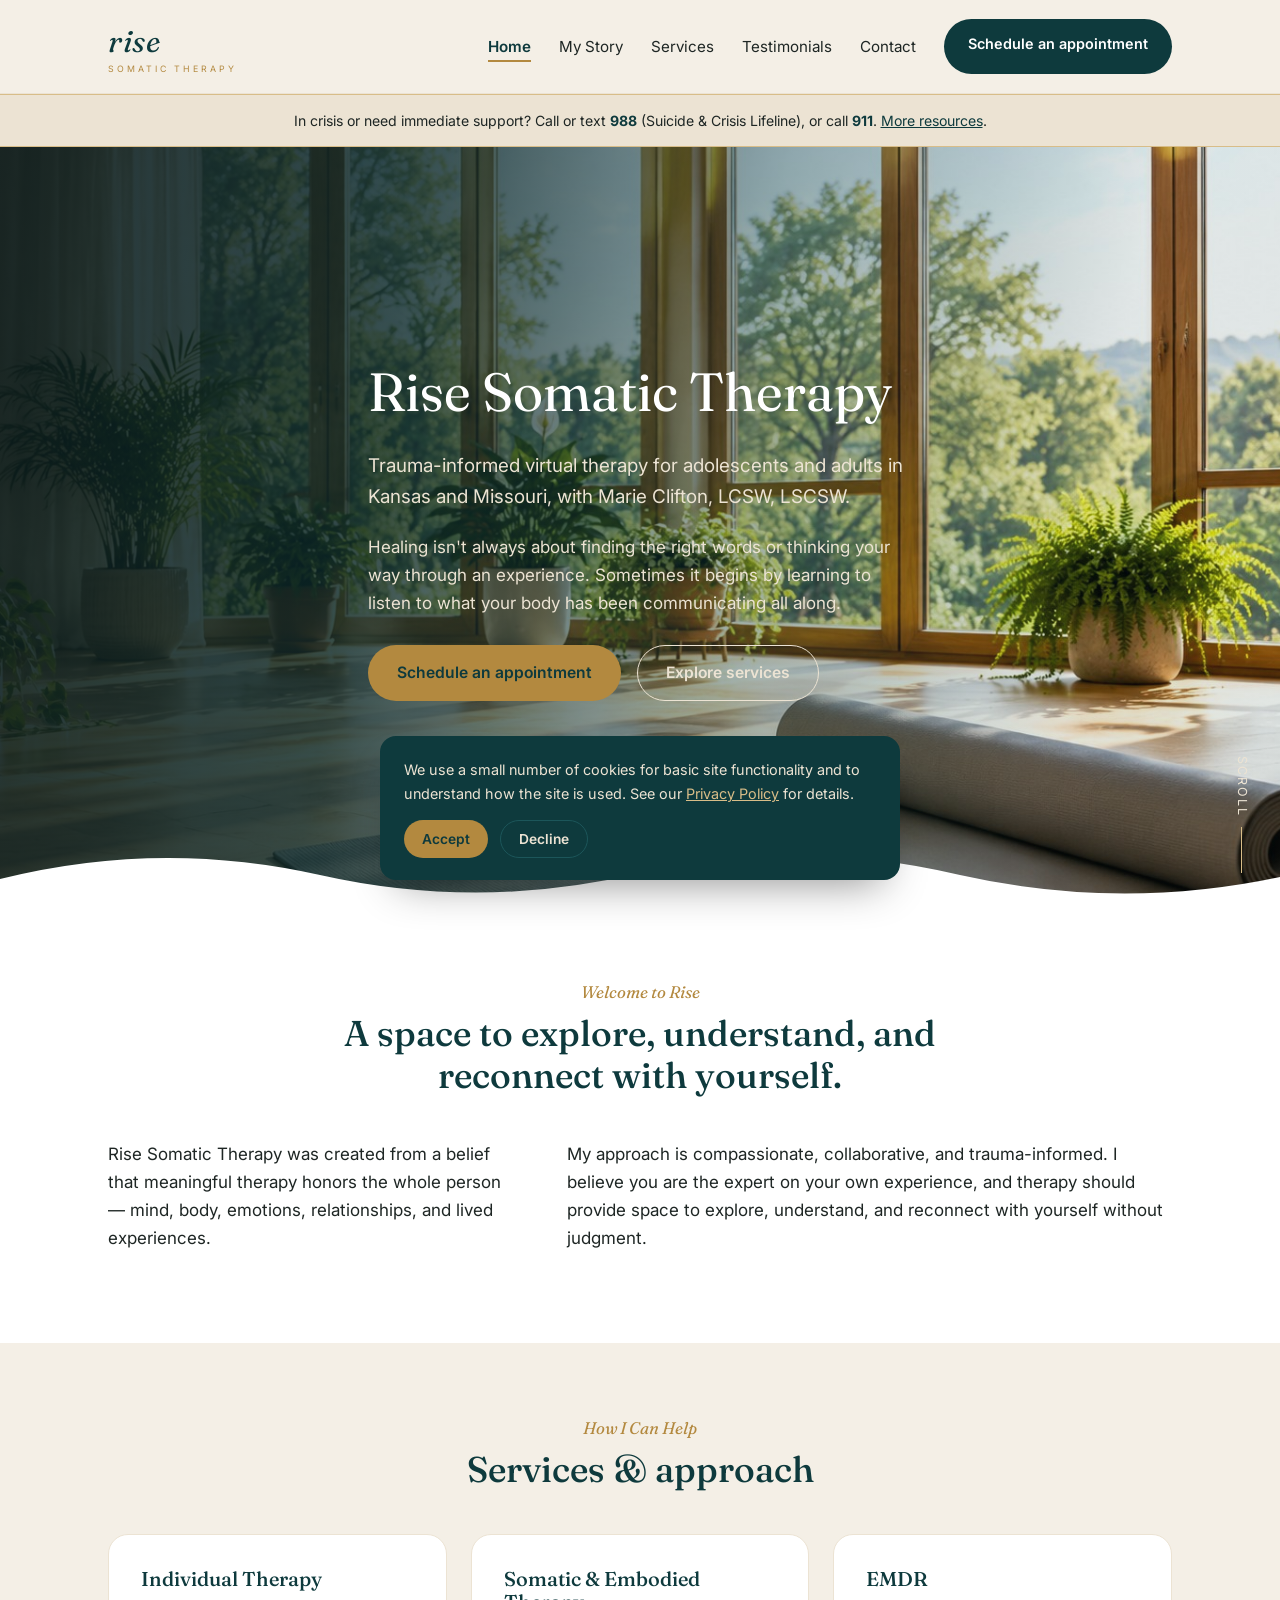
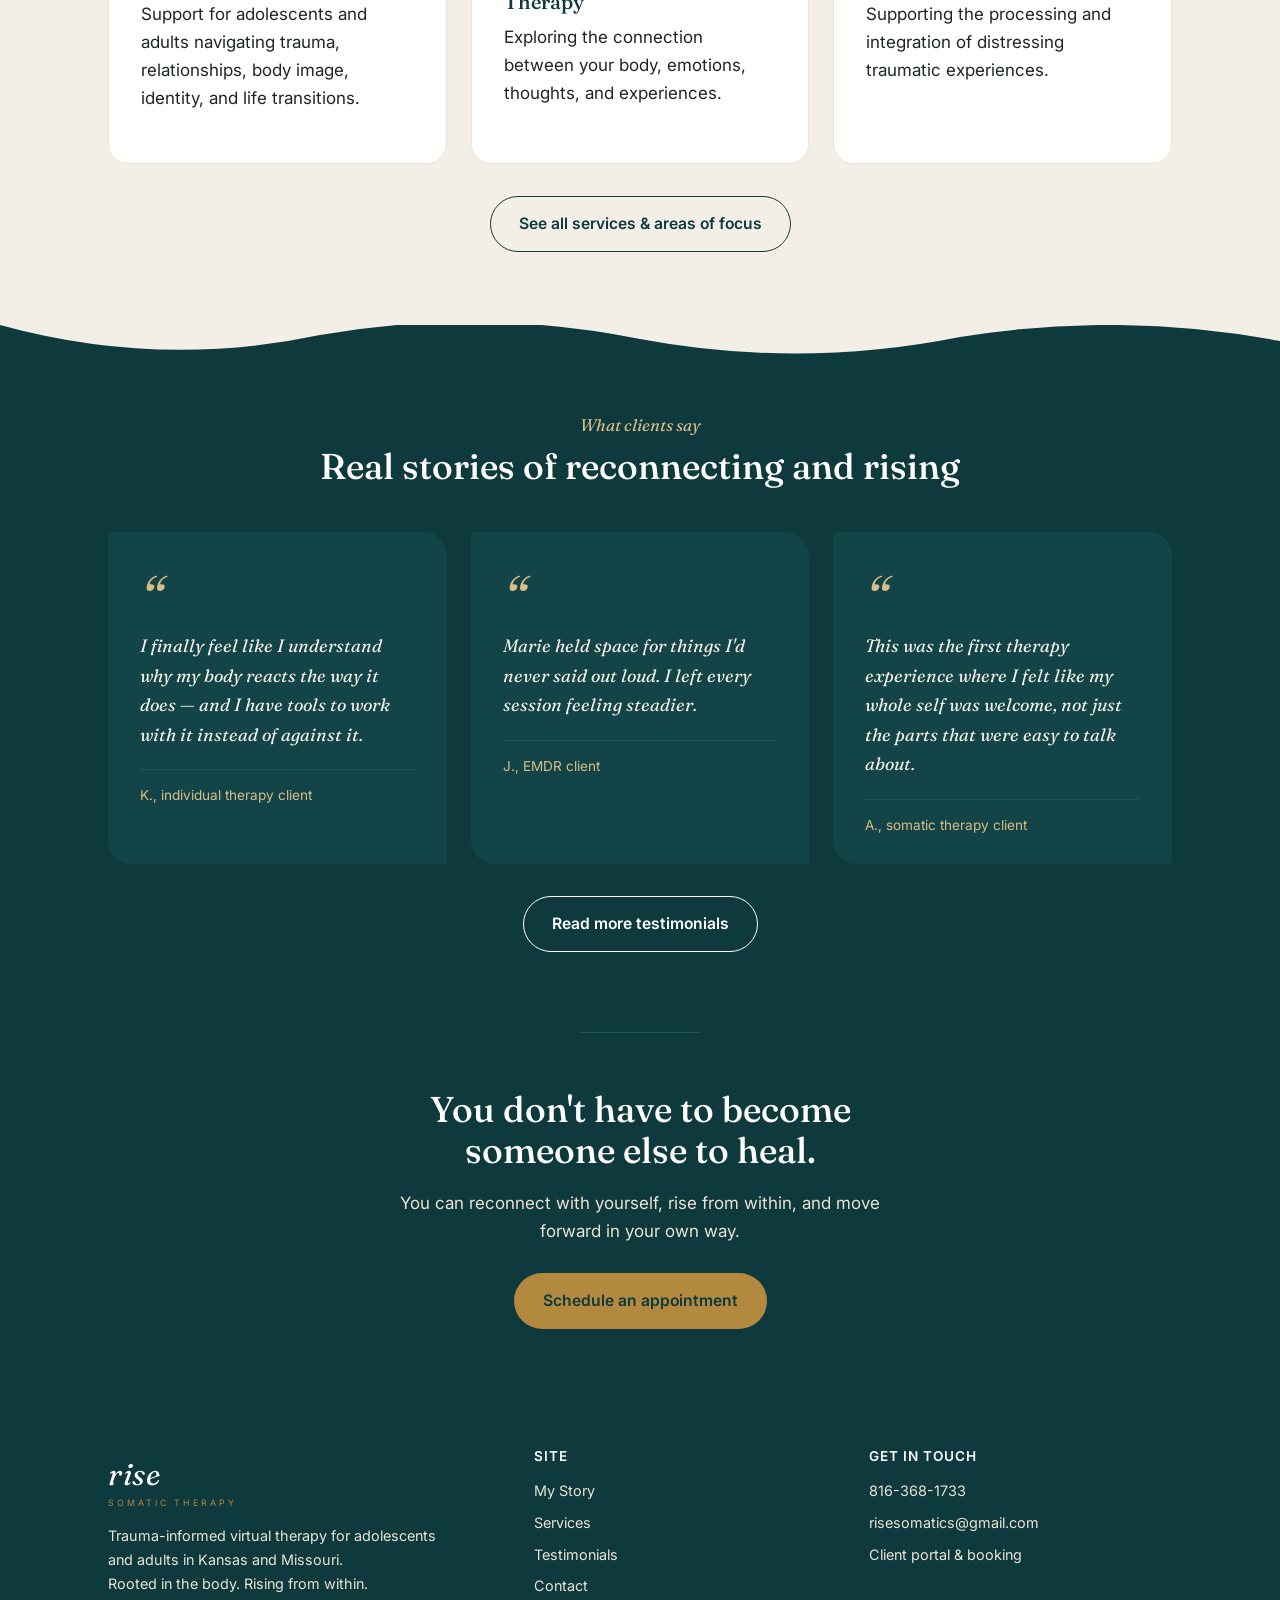
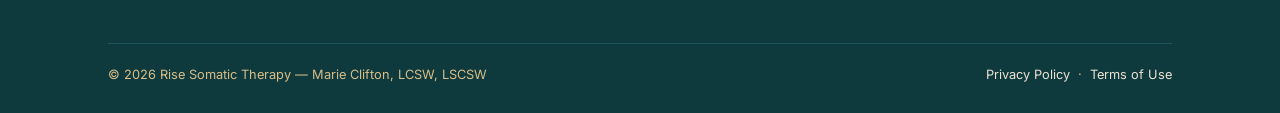
==== index.html @ 754e0b23 "Update index.html" ====
<!DOCTYPE html>
<html lang="en">
<head>
<meta charset="UTF-8">
<meta name="viewport" content="width=device-width, initial-scale=1.0">
<title>Rise Somatic Therapy | Trauma-Informed Virtual Therapy in Kansas &amp; Missouri</title>
<meta name="description" content="Rise Somatic Therapy offers compassionate, trauma-informed virtual therapy with Marie Clifton, LCSW, LSCSW, for adolescents and adults in Kansas and Missouri. Individual therapy, somatic therapy, and EMDR.">
<link rel="canonical" href="https://risesomatictherapy.com/">
<meta property="og:title" content="Rise Somatic Therapy | Rooted in the Body. Rising From Within.">
<meta property="og:description" content="Compassionate, trauma-informed virtual therapy for adolescents and adults in Kansas and Missouri.">
<meta property="og:type" content="website">
<meta property="og:url" content="https://risesomatictherapy.com/">
<meta name="robots" content="index, follow">
<link rel="icon" href="assets/favicon.svg" type="image/svg+xml">
<link rel="stylesheet" href="assets/style.css">
<script type="application/ld+json">
{
  "@context": "https://schema.org",
  "@type": "MedicalBusiness",
  "name": "Rise Somatic Therapy",
  "url": "https://risesomatictherapy.com/",
  "telephone": "+1-816-368-1733",
  "email": "risesomatics@gmail.com",
  "description": "Trauma-informed virtual therapy for adolescents and adults in Kansas and Missouri, offered by Marie Clifton, LCSW, LSCSW.",
  "areaServed": ["Kansas", "Missouri"],
  "medicalSpecialty": "Psychiatric",
  "founder": {
    "@type": "Person",
    "name": "Marie Clifton",
    "jobTitle": "LCSW, LSCSW"
  }
}
</script>
</head>
<body>

<header class="site-header">
  <div class="nav-row">
    <a href="index.html" class="logo">rise<small>SOMATIC THERAPY</small></a>
    <button class="nav-toggle" aria-label="Toggle menu" aria-expanded="false"><span></span></button>
    <ul class="nav-links">
      <li><a href="index.html" aria-current="page">Home</a></li>
      <li><a href="about.html">My Story</a></li>
      <li><a href="services.html">Services</a></li>
      <li><a href="testimonials.html">Testimonials</a></li>
      <li><a href="contact.html">Contact</a></li>
      <li><a class="nav-cta" href="https://marie-clifton.clientsecure.me" target="_blank" rel="noopener">Schedule an appointment</a></li>
    </ul>
  </div>
</header>

<div class="crisis-strip">
  <div class="container">
    In crisis or need immediate support? Call or text <strong>988</strong> (Suicide &amp; Crisis Lifeline), or call <strong>911</strong>. <a href="contact.html#crisis">More resources</a>.
  </div>
</div>

<section class="hero-photo">
  <div class="hero-photo-bg" role="img" aria-label="A sunlit therapy studio with plants, tall windows, and a rolled yoga mat on a wood floor"></div>
  <div class="hero-photo-overlay"></div>
  <div class="container hero-photo-content">
    <h1>Rise Somatic Therapy</h1>
    <p class="lead">Trauma-informed virtual therapy for adolescents and adults in Kansas and Missouri, with Marie Clifton, LCSW, LSCSW.</p>
    <p>Healing isn't always about finding the right words or thinking your way through an experience. Sometimes it begins by learning to listen to what your body has been communicating all along.</p>
    <div class="btn-row">
      <a class="btn btn-primary" style="background:var(--gold-500); color:var(--teal-900);" href="https://marie-clifton.clientsecure.me" target="_blank" rel="noopener">Schedule an appointment</a>
      <a class="btn btn-ghost" style="border-color:var(--cream-100); color:var(--cream-100);" href="services.html">Explore services</a>
    </div>
  </div>
  <div class="hero-scroll-cue" aria-hidden="true">SCROLL</div>
  <div class="hero-arch-edge" aria-hidden="true">
    <svg viewBox="0 0 1200 64" preserveAspectRatio="none" xmlns="http://www.w3.org/2000/svg">
      <path d="M0,64 L0,34 Q150,-6 300,30 Q450,66 600,28 Q750,-8 900,30 Q1050,66 1200,32 L1200,64 Z" fill="#ffffff"/>
    </svg>
  </div>
</section>

<section class="section-alt">
  <div class="container">
    <div class="center-head">
      <span class="eyebrow">Welcome to Rise</span>
      <h2>A space to explore, understand, and reconnect with yourself.</h2>
    </div>
    <div class="two-col" style="align-items:start;">
      <p>Rise Somatic Therapy was created from a belief that meaningful therapy honors the whole person &mdash; mind, body, emotions, relationships, and lived experiences.</p>
      <p>My approach is compassionate, collaborative, and trauma-informed. I believe you are the expert on your own experience, and therapy should provide space to explore, understand, and reconnect with yourself without judgment.</p>
    </div>
  </div>
</section>

<section>
  <div class="container">
    <div class="center-head">
      <span class="eyebrow">How I Can Help</span>
      <h2>Services &amp; approach</h2>
    </div>
    <div class="grid-3">
      <div class="card">
        <h3>Individual Therapy</h3>
        <p>Support for adolescents and adults navigating trauma, relationships, body image, identity, and life transitions.</p>
      </div>
      <div class="card">
        <h3>Somatic &amp; Embodied Therapy</h3>
        <p>Exploring the connection between your body, emotions, thoughts, and experiences.</p>
      </div>
      <div class="card">
        <h3>EMDR</h3>
        <p>Supporting the processing and integration of distressing traumatic experiences.</p>
      </div>
    </div>
    <p style="text-align:center; margin:32px auto 0;"><a class="btn btn-ghost" href="services.html">See all services &amp; areas of focus</a></p>
  </div>
</section>

<div class="arch-divider" aria-hidden="true" style="background:#f4efe6;">
  <svg viewBox="0 0 1200 48" preserveAspectRatio="none" xmlns="http://www.w3.org/2000/svg">
    <path d="M0,0 Q150,44 300,10 Q450,-18 600,14 Q750,44 900,12 Q1050,-14 1200,16 L1200,48 L0,48 Z" fill="#0e3a3d"/>
  </svg>
</div>
<section class="section-teal" style="padding-top:40px;">
  <div class="container">
    <div class="center-head">
      <span class="eyebrow">What clients say</span>
      <h2>Real stories of reconnecting and rising</h2>
    </div>
    <div class="grid-3">
      <div class="quote-card quote-card--dark">
        <p>I finally feel like I understand why my body reacts the way it does &mdash; and I have tools to work with it instead of against it.</p>
        <cite>K., individual therapy client</cite>
      </div>
      <div class="quote-card quote-card--dark">
        <p>Marie held space for things I'd never said out loud. I left every session feeling steadier.</p>
        <cite>J., EMDR client</cite>
      </div>
      <div class="quote-card quote-card--dark">
        <p>This was the first therapy experience where I felt like my whole self was welcome, not just the parts that were easy to talk about.</p>
        <cite>A., somatic therapy client</cite>
      </div>
    </div>
    <p style="text-align:center; margin:32px auto 0;"><a class="btn btn-ghost" style="border-color:var(--white); color:var(--white);" href="testimonials.html">Read more testimonials</a></p>
  </div>
</section>

<section class="section-teal" style="padding-top:8px;">
  <div class="container">
    <hr style="border:none; border-top:1px solid var(--teal-700); max-width:120px; margin:0 auto 56px;">
    <div class="cta-banner">
      <h2>You don't have to become someone else to heal.</h2>
      <p>You can reconnect with yourself, rise from within, and move forward in your own way.</p>
      <div class="btn-row" style="justify-content:center;">
        <a class="btn" style="background:var(--gold-500); color:var(--teal-900);" href="https://marie-clifton.clientsecure.me" target="_blank" rel="noopener">Schedule an appointment</a>
      </div>
    </div>
  </div>
</section>

<footer>
  <div class="container">
    <div class="footer-grid">
      <div>
        <a href="index.html" class="logo" style="color:var(--white);">rise<small>SOMATIC THERAPY</small></a>
        <p style="margin-top:14px; max-width:38ch;">Trauma-informed virtual therapy for adolescents and adults in Kansas and Missouri.<br>Rooted in the body. Rising from within.</p>
      </div>
      <div>
        <h4>SITE</h4>
        <ul>
          <li><a href="about.html">My Story</a></li>
          <li><a href="services.html">Services</a></li>
          <li><a href="testimonials.html">Testimonials</a></li>
          <li><a href="contact.html">Contact</a></li>
        </ul>
      </div>
      <div>
        <h4>GET IN TOUCH</h4>
        <ul>
          <li><a href="tel:+18163681733">816-368-1733</a></li>
          <li><a href="mailto:risesomatics@gmail.com">risesomatics@gmail.com</a></li>
          <li><a href="https://marie-clifton.clientsecure.me" target="_blank" rel="noopener">Client portal &amp; booking</a></li>
        </ul>
      </div>
    </div>
    <div class="footer-bottom">
      <span>&copy; <span id="year"></span> Rise Somatic Therapy &mdash; Marie Clifton, LCSW, LSCSW</span>
      <span><a href="privacy-policy.html">Privacy Policy</a> &nbsp;&middot;&nbsp; <a href="terms.html">Terms of Use</a></span>
    </div>
  </div>
</footer>

<script src="assets/main.js"></script>
<script>document.getElementById('year').textContent = new Date().getFullYear();</script>
</body>
</html>
---- assets/style.css ----
/* ============================================================
   Rise Somatic Therapy — design tokens
   Palette + type pulled directly from Marie's existing brochure:
   deep teal, warm cream, soft gold, an arch/circle motif.
   ============================================================ */

@import url('https://fonts.googleapis.com/css2?family=Fraunces:ital,opsz,wght@0,9..144,300;0,9..144,400;0,9..144,500;0,9..144,600;1,9..144,400;1,9..144,500&family=Inter:wght@400;500;600&display=swap');

:root{
  --teal-900:#0e3a3d;
  --teal-800:#134548;
  --teal-700:#1c565a;
  --cream-50:#f4efe6;
  --cream-100:#ece3d3;
  --gold-500:#b3893f;
  --gold-300:#d8bd88;
  --ink-900:#1e2624;
  --ink-600:#4b5654;
  --white:#ffffff;

  --font-display:'Fraunces', Georgia, serif;
  --font-body:'Inter', -apple-system, BlinkMacSystemFont, 'Segoe UI', sans-serif;

  --max-w:1120px;
  --radius-arch: 999px 999px 24px 24px;
}

*{box-sizing:border-box;}
html{scroll-behavior:smooth;}
body{
  margin:0;
  background:var(--cream-50);
  color:var(--ink-900);
  font-family:var(--font-body);
  font-size:17px;
  line-height:1.65;
  -webkit-font-smoothing:antialiased;
}
img{max-width:100%;display:block;}
a{color:inherit;}
h1,h2,h3,h4{
  font-family:var(--font-display);
  font-weight:500;
  line-height:1.15;
  margin:0 0 0.5em;
  color:var(--teal-900);
}
h1{font-size:clamp(2.4rem,4.2vw,3.6rem); font-weight:400;}
h2{font-size:clamp(1.7rem,2.8vw,2.3rem);}
h3{font-size:1.25rem;}
p{margin:0 0 1.1em; max-width:62ch;}
.eyebrow{
  font-family:var(--font-display);
  font-style:italic;
  color:var(--gold-500);
  font-size:1.05rem;
  margin:0 0 0.4em;
  display:block;
}
.container{max-width:var(--max-w); margin:0 auto; padding:0 28px;}
.visually-hidden{
  position:absolute; width:1px; height:1px; overflow:hidden;
  clip:rect(0,0,0,0); white-space:nowrap;
}
:focus-visible{outline:3px solid var(--gold-500); outline-offset:3px;}

/* ---------- header / nav ---------- */
.site-header{
  position:sticky; top:0; z-index:40;
  background:var(--cream-50);
  border-bottom:1px solid var(--cream-100);
}
.nav-row{
  display:flex; align-items:center; justify-content:space-between;
  padding:16px 28px;
  max-width:var(--max-w); margin:0 auto;
}
.logo{
  font-family:var(--font-display);
  font-style:italic;
  font-size:1.9rem;
  color:var(--teal-900);
  text-decoration:none;
  letter-spacing:0.5px;
}
.logo small{
  display:block;
  font-family:var(--font-body);
  font-style:normal;
  font-size:0.55rem;
  letter-spacing:3px;
  color:var(--gold-500);
  margin-top:-4px;
}
.nav-links{
  display:flex; align-items:center; list-style:none; margin:0; padding:0;
  font-size:0.95rem;
}
.nav-links li{margin-left:28px;}
.nav-links li:first-child{margin-left:0;}
.nav-links a{
  text-decoration:none;
  color:var(--ink-900);
  position:relative;
  padding-bottom:4px;
  transition:color .2s ease;
}
.nav-links a::after{
  content:""; position:absolute; left:0; right:100%; bottom:-2px; height:2px; background:var(--gold-500);
  transition:right .25s ease;
}
.nav-links a:hover::after{right:0;}
.nav-links a[aria-current="page"]{color:var(--teal-900); font-weight:600;}
.nav-links a[aria-current="page"]::after{right:0;}
.nav-cta{
  background:var(--teal-900); color:var(--white)!important;
  height:55px; padding:0 24px; border-radius:999px; text-decoration:none;
  display:inline-flex; align-items:center; justify-content:center;
  font-size:0.9rem; font-weight:600; white-space:nowrap;
  transition:background .2s ease, transform .2s ease;
}
.nav-cta:hover{background:var(--teal-700); transform:translateY(-1px);}
.nav-toggle{display:none;}

@media (max-width:820px){
  .nav-links{
    position:fixed; top:64px; left:0; right:0; bottom:0; background:var(--cream-50);
    flex-direction:column; align-items:flex-start; padding:32px 28px; font-size:1.1rem;
    transform:translateX(100%); transition:transform .3s ease;
  }
  .nav-links li{margin-left:0; margin-bottom:22px;}
  .nav-links.open{transform:translateX(0);}
  .nav-toggle{
    display:block; background:none; border:none; cursor:pointer;
    width:34px; height:24px; position:relative;
  }
  .nav-toggle span, .nav-toggle::before, .nav-toggle::after{
    content:""; position:absolute; left:0; right:0; height:2px; background:var(--teal-900);
  }
  .nav-toggle::before{top:0;}
  .nav-toggle span{top:11px;}
  .nav-toggle::after{bottom:0;}
}

/* ---------- hero ---------- */
.hero{
  padding:64px 0 80px;
}
.hero-grid{
  display:grid; grid-template-columns:1.1fr 0.9fr; gap:56px; align-items:center;
}
.hero-copy p.lead{font-size:1.15rem; color:var(--ink-600);}
.btn{
  display:inline-flex; align-items:center; gap:10px;
  padding:14px 28px; border-radius:999px;
  font-weight:600; font-size:0.98rem; text-decoration:none;
  border:1px solid transparent;
  transition:background .22s ease, color .22s ease, transform .22s ease, border-color .22s ease;
}
.btn:hover{transform:translateY(-2px);}
.btn-primary{background:var(--teal-900); color:var(--white);}
.btn-primary:hover{background:var(--teal-700);}
.btn-ghost{border-color:var(--teal-900); color:var(--teal-900);}
.btn-ghost:hover{background:var(--teal-900); color:var(--white);}
.btn-row{display:flex; gap:16px; flex-wrap:wrap; margin-top:28px;}

.arch-frame{
  background:var(--teal-900);
  border-radius:var(--radius-arch);
  aspect-ratio:3/4;
  display:flex; align-items:center; justify-content:center;
  padding:36px;
  position:relative;
  overflow:hidden;
}
.arch-frame svg{width:100%; height:100%;}
.arch-frame img{width:100%; height:100%; object-fit:cover;}

/* ---------- photo hero (homepage) ---------- */
.hero-photo{
  position:relative;
  height:min(760px, 86vh);
  min-height:420px;
  display:flex;
  align-items:center;
  overflow:hidden;
  color:var(--white);
}
.hero-photo-bg{
  position:absolute; top:0; left:0; right:0; bottom:0;
  background-image:url('photos/hero-main.jpg');
  background-size:cover;
  background-position:center 55%;
}
.hero-photo-overlay{
  position:absolute; top:0; left:0; right:0; bottom:0;
  background:linear-gradient(100deg, rgba(9,26,28,.90) 0%, rgba(11,40,42,.82) 30%, rgba(14,58,61,.42) 56%, rgba(14,58,61,.12) 82%);
}
.hero-photo-content{position:relative; z-index:2; max-width:600px; padding-top:96px; padding-bottom:88px; text-align:left; margin-right:auto;}
.hero-photo .eyebrow{color:var(--gold-300);}
.hero-photo h1{color:var(--white); font-weight:400;}
.hero-photo p.lead{color:var(--cream-100); font-size:1.18rem;}
.hero-photo p{color:var(--cream-100);}
.hero-arch-edge{
  position:absolute; left:0; right:0; bottom:-2px; z-index:3; line-height:0;
}
.hero-arch-edge svg{width:100%; height:64px; display:block;}
.hero-scroll-cue{
  position:absolute; right:28px; bottom:34px; z-index:3;
  display:flex; align-items:center; gap:10px;
  font-size:0.78rem; letter-spacing:2px; color:var(--cream-100);
  writing-mode:vertical-rl;
}
.hero-scroll-cue::after{
  content:""; width:1px; height:46px; background:var(--gold-300);
}
@media (max-width:820px){
  .hero-scroll-cue{display:none;}
  .hero-photo{min-height:auto;}
  .hero-photo-content{padding-top:80px; padding-bottom:56px;}
}

/* ---------- sections ---------- */
section{padding:72px 0;}
.section-alt{background:var(--white);}
.section-teal{background:var(--teal-900); color:var(--cream-50);}
.section-teal h2, .section-teal h3{color:var(--white);}
.section-teal .eyebrow{color:var(--gold-300);}
.section-teal p{color:var(--cream-100);}

.two-col{display:grid; grid-template-columns:0.8fr 1.2fr; gap:56px;}
.center-head{text-align:center; max-width:640px; margin:0 auto 44px;}
.center-head p{margin-left:auto; margin-right:auto;}

.card{
  background:var(--white);
  border:1px solid var(--cream-100);
  border-radius:20px;
  padding:32px;
  transition:transform .25s ease, box-shadow .25s ease, border-color .25s ease;
}
.card:hover{transform:translateY(-5px); box-shadow:0 18px 34px -22px rgba(14,58,61,0.35); border-color:var(--gold-300);}
.grid-3{display:grid; grid-template-columns:repeat(3,1fr); gap:24px;}
.grid-2{display:grid; grid-template-columns:repeat(2,1fr); gap:24px;}

.approach-list{list-style:none; margin:0; padding:0; display:grid; gap:22px;}
.approach-list li{
  border-bottom:1px solid var(--cream-100);
  padding-bottom:22px;
}
.approach-list h3{margin-bottom:6px;}
.approach-list .tag{
  font-size:0.78rem; letter-spacing:1px; color:var(--gold-500); font-weight:600;
}

.focus-grid{display:grid; grid-template-columns:1fr 1fr; gap:48px;}
.focus-list{list-style:none; margin:0; padding:0; display:grid; gap:12px;}
.focus-list li{
  display:flex; gap:12px; align-items:flex-start;
  padding:4px 0;
}
.focus-list li::before{
  content:""; width:8px; height:8px; margin-top:8px; flex:none;
  background:var(--gold-500); border-radius:50%;
}

.quote-card{
  position:relative;
  background:var(--white);
  border-radius:4px 24px 4px 24px;
  padding:38px 32px 28px;
  transition:transform .25s ease, box-shadow .25s ease;
}
.quote-card:hover{transform:translateY(-4px); box-shadow:0 18px 34px -22px rgba(14,58,61,0.3);}
.quote-card::before{
  content:"\201C";
  font-family:var(--font-display);
  font-style:italic;
  font-size:3.6rem;
  line-height:1;
  color:var(--gold-500);
  display:block;
  margin-bottom:4px;
}
.quote-card p{font-family:var(--font-display); font-size:1.12rem; font-style:italic; color:var(--teal-900); font-weight:400;}
.quote-card cite{
  font-style:normal; font-size:0.85rem; color:var(--ink-600); display:block;
  margin-top:16px; padding-top:14px; border-top:1px solid var(--cream-100);
}

/* dark variant used on teal-background sections so text stays legible */
.quote-card--dark{background:var(--teal-800);}
.quote-card--dark::before{color:var(--gold-300);}
.quote-card--dark p{color:var(--cream-50);}
.quote-card--dark cite{color:var(--gold-300); border-top-color:var(--teal-700);}

.disclaimer-note{
  font-size:0.85rem; color:var(--ink-600);
  border:1px dashed var(--gold-300);
  background:var(--cream-50);
  border-radius:12px; padding:16px 18px;
  max-width:none;
}

.cta-band{
  position:relative;
  background:var(--teal-900); color:var(--white);
  padding:88px 0 76px; text-align:center;
}
.cta-band h2{color:var(--white); max-width:520px; margin:0 auto 0.5em;}
.cta-band p{color:var(--cream-100); max-width:520px; margin:0 auto 1.1em;}
.cta-banner{ /* used for teal-section CTA content blocks */
  text-align:center;
}
.cta-banner h2{color:var(--white); max-width:520px; margin-left:auto; margin-right:auto;}
.cta-banner p{color:var(--cream-100); max-width:520px; margin-left:auto; margin-right:auto;}

/* reusable arch transition between a light section and a teal section */
.arch-divider{position:relative; line-height:0;}
.arch-divider svg{width:100%; height:48px; display:block; position:relative; top:1px;}
section.section-teal{position:relative;}

.contact-grid{display:grid; grid-template-columns:0.9fr 1.1fr; gap:56px;}
.contact-item{display:flex; gap:16px; align-items:flex-start; margin-bottom:22px;}
.contact-item .icon{
  width:42px; height:42px; border-radius:50%; background:var(--teal-900);
  display:flex; align-items:center; justify-content:center; flex:none;
}
.contact-item .icon svg{width:20px; height:20px; stroke:var(--white);}
.contact-item a{text-decoration:none; font-weight:600; color:var(--teal-900);}

.crisis-strip{
  background:var(--cream-100);
  border-top:1px solid var(--gold-300);
  border-bottom:1px solid var(--gold-300);
  padding:14px 0;
  font-size:0.88rem;
  text-align:center;
}
.crisis-strip strong{color:var(--teal-900);}
.crisis-strip a{color:var(--teal-900); text-decoration:underline;}

/* ---------- footer ---------- */
footer{
  background:var(--teal-900); color:var(--cream-100);
  padding:48px 0 28px; font-size:0.9rem;
}
.footer-grid{
  display:grid; grid-template-columns:1.3fr 1fr 1fr; gap:32px;
  margin-bottom:32px;
}
footer h4{color:var(--white); font-family:var(--font-body); font-weight:600; font-size:0.85rem; letter-spacing:1px; margin-bottom:14px;}
footer ul{list-style:none; margin:0; padding:0; display:grid; gap:8px;}
footer a{text-decoration:none; color:var(--cream-100);}
footer a:hover{color:var(--gold-300);}
.footer-bottom{
  border-top:1px solid var(--teal-700);
  padding-top:20px; display:flex; justify-content:space-between; flex-wrap:wrap; gap:12px;
  font-size:0.8rem; color:var(--gold-300);
}

/* ---------- policy pages ---------- */
.policy-body h2{margin-top:2em;}
.policy-body{max-width:74ch; margin:0 auto;}
.policy-body ul{padding-left:1.2em;}
.updated-note{color:var(--ink-600); font-size:0.9rem;}

/* ---------- testimonials page ---------- */
.testimonial-notice{
  background:var(--cream-100); border-radius:16px; padding:20px 24px;
  font-size:0.9rem; color:var(--ink-600); margin-bottom:40px; max-width:none;
}

@media (max-width:900px){
  .hero-grid, .two-col, .focus-grid, .contact-grid{grid-template-columns:1fr;}
  .grid-3{grid-template-columns:1fr 1fr;}
  .footer-grid{grid-template-columns:1fr 1fr;}
  .cta-banner{margin:0 16px; padding:40px 24px;}
}
@media (max-width:560px){
  .grid-3, .grid-2{grid-template-columns:1fr;}
  .footer-grid{grid-template-columns:1fr;}
  section{padding:52px 0;}
}

/* ---------- animation: hero load-in ---------- */
@keyframes heroFadeUp{
  from{opacity:0; transform:translateY(22px);}
  to{opacity:1; transform:translateY(0);}
}
.hero-photo-content > *{
  opacity:0;
  animation:heroFadeUp .8s ease forwards;
}
.hero-photo-content > *:nth-child(1){animation-delay:.05s;}
.hero-photo-content > *:nth-child(2){animation-delay:.18s;}
.hero-photo-content > *:nth-child(3){animation-delay:.30s;}
.hero-photo-content > *:nth-child(4){animation-delay:.42s;}
.logo{transition:opacity .2s ease;}

/* ---------- animation: scroll reveal ---------- */
.reveal{
  opacity:0;
  transform:translateY(26px);
  transition:opacity .7s cubic-bezier(.22,.61,.36,1), transform .7s cubic-bezier(.22,.61,.36,1);
}
.reveal.is-visible{opacity:1; transform:translateY(0);}

@media (prefers-reduced-motion: reduce){
  .reveal{opacity:1!important; transform:none!important; transition:none!important;}
  .hero-photo-content > *{opacity:1!important; animation:none!important;}
  .btn:hover{transform:none;}
  .card:hover, .quote-card:hover{transform:none;}
  html{scroll-behavior:auto;}
}

/* ---------- cookie consent banner ---------- */
.cookie-banner{
  position:fixed; left:20px; right:20px; bottom:20px; z-index:60;
  max-width:520px; margin:0 auto;
  background:var(--teal-900); color:var(--cream-50);
  border-radius:16px; padding:22px 24px;
  box-shadow:0 20px 44px -18px rgba(0,0,0,0.45);
  transform:translateY(140%); transition:transform .45s ease;
}
.cookie-banner.is-visible{transform:translateY(0);}
.cookie-banner p{color:var(--cream-100); font-size:0.9rem; margin:0 0 14px;}
.cookie-banner a{color:var(--gold-300); text-decoration:underline;}
.cookie-actions{display:flex; gap:12px; flex-wrap:wrap;}
.cookie-actions button{
  border:none; cursor:pointer; font-family:var(--font-body); font-weight:600;
  font-size:0.86rem; padding:10px 18px; border-radius:999px;
  transition:transform .2s ease, opacity .2s ease;
}
.cookie-actions button:hover{transform:translateY(-1px);}
.cookie-accept{background:var(--gold-500); color:var(--teal-900);}
.cookie-decline{background:transparent; color:var(--cream-100); border:1px solid var(--teal-700)!important;}
@media (max-width:560px){
  .cookie-banner{left:12px; right:12px; bottom:12px; padding:18px 20px;}
}
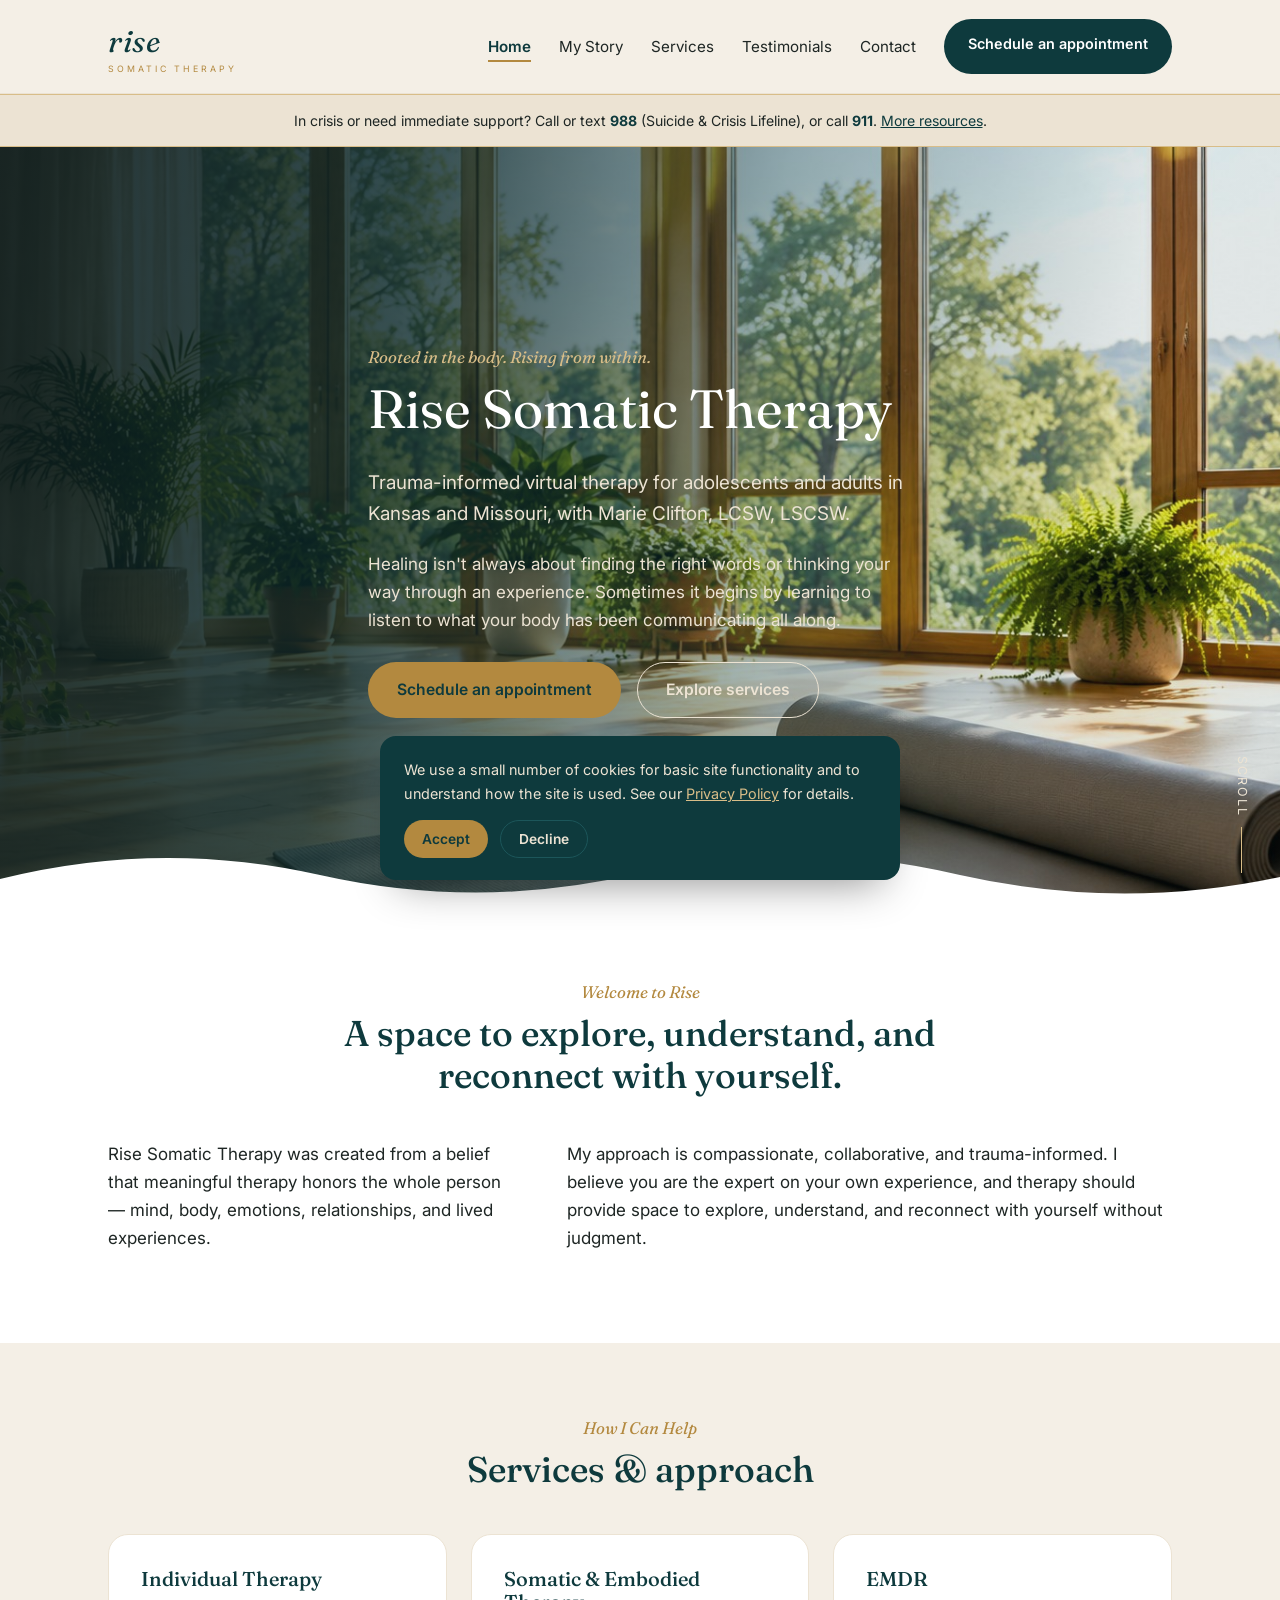
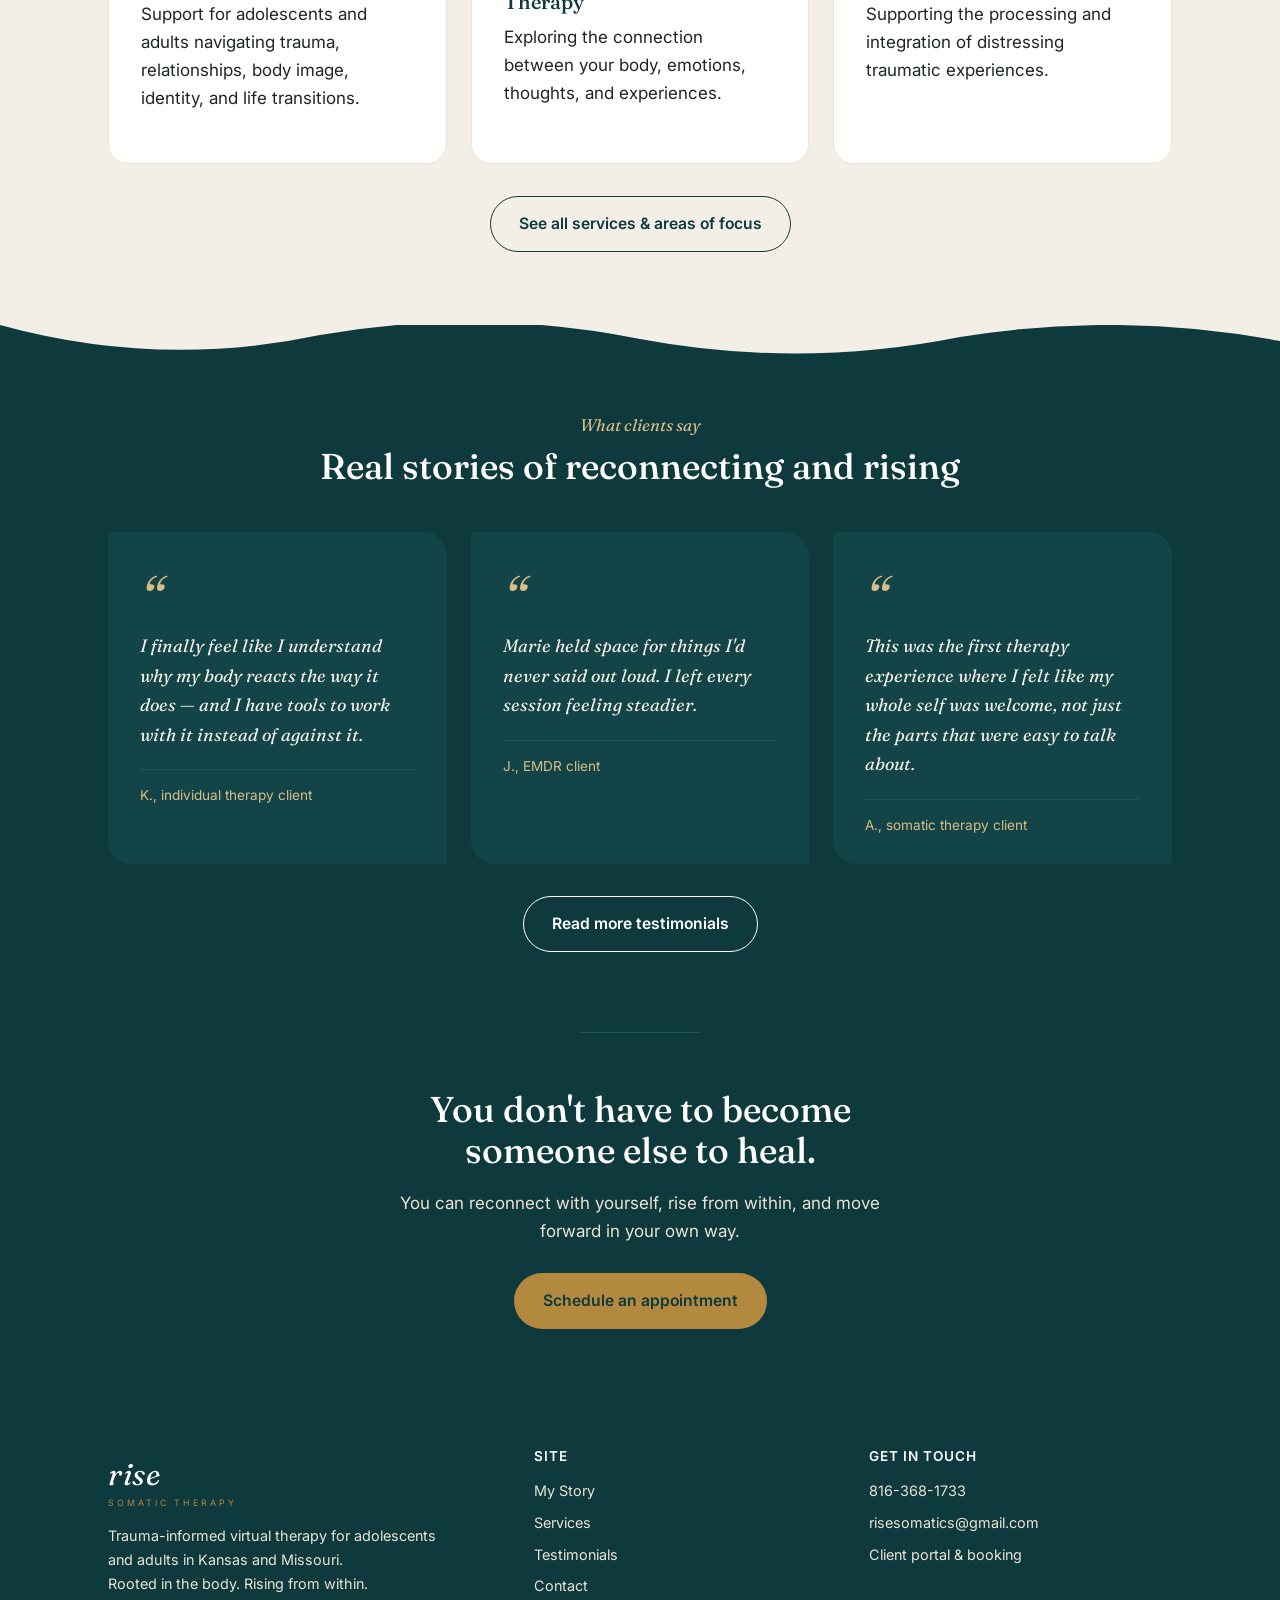
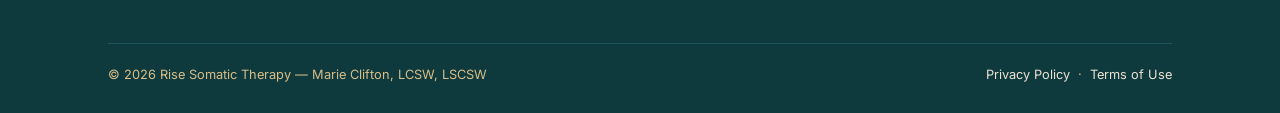
==== commit 3d50c9e1: "Update index.html" ====
--- a/index.html
+++ b/index.html
@@ -59,6 +59,7 @@
   <div class="hero-photo-bg" role="img" aria-label="A sunlit therapy studio with plants, tall windows, and a rolled yoga mat on a wood floor"></div>
   <div class="hero-photo-overlay"></div>
   <div class="container hero-photo-content">
+    <span class="eyebrow">Rooted in the body. Rising from within.</span>
     <h1>Rise Somatic Therapy</h1>
     <p class="lead">Trauma-informed virtual therapy for adolescents and adults in Kansas and Missouri, with Marie Clifton, LCSW, LSCSW.</p>
     <p>Healing isn't always about finding the right words or thinking your way through an experience. Sometimes it begins by learning to listen to what your body has been communicating all along.</p>
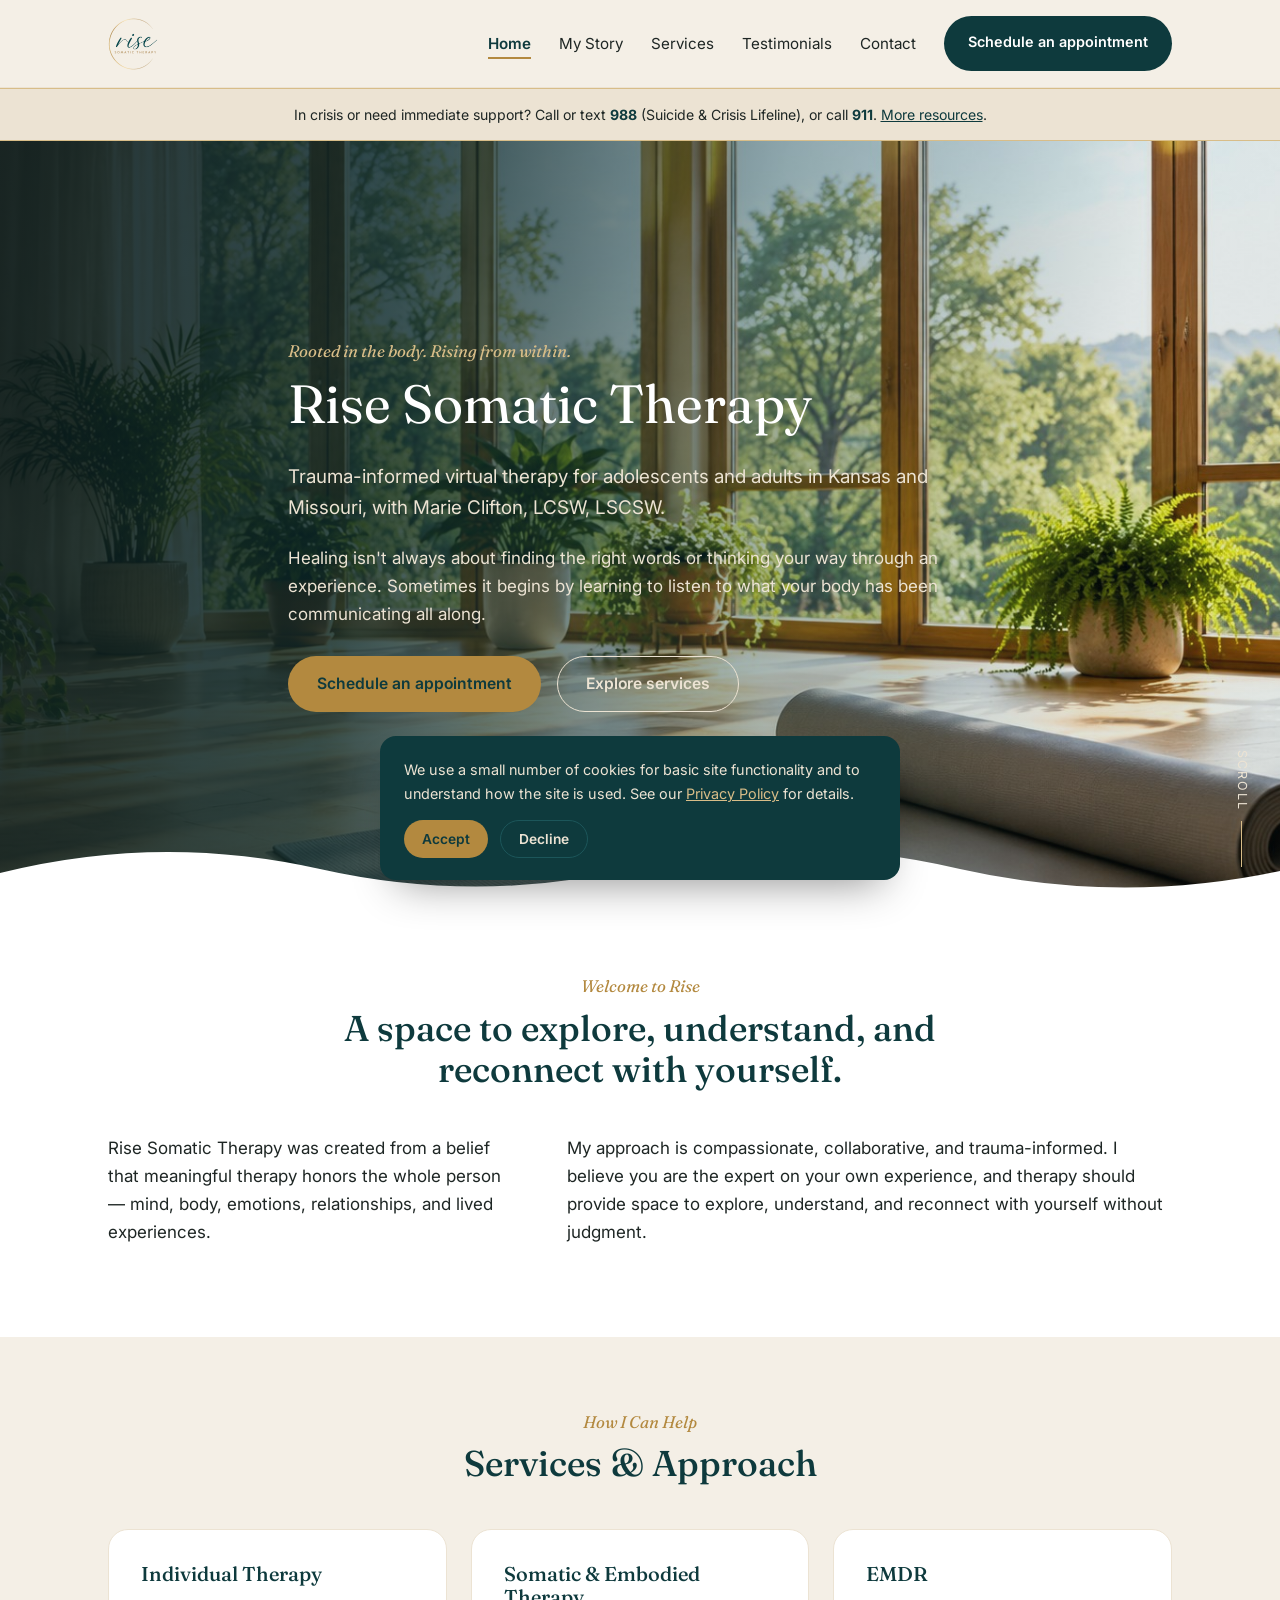
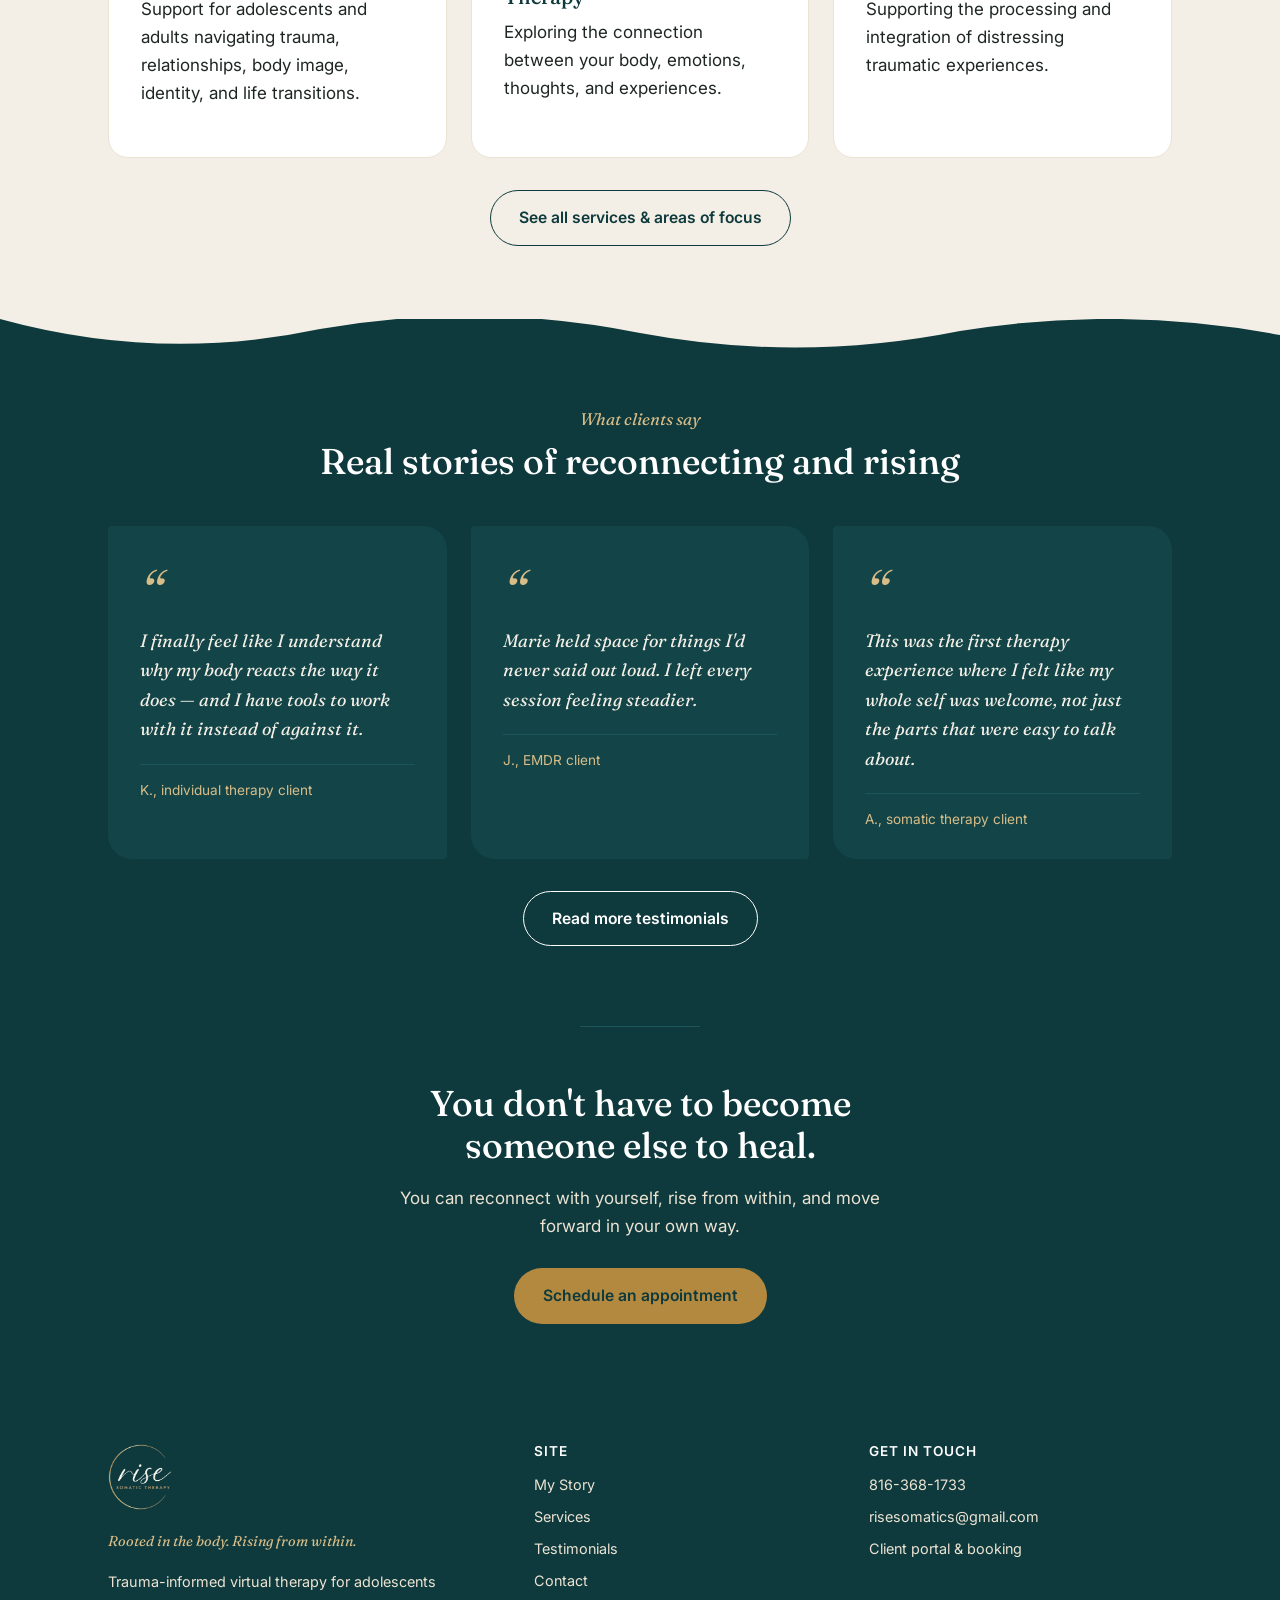
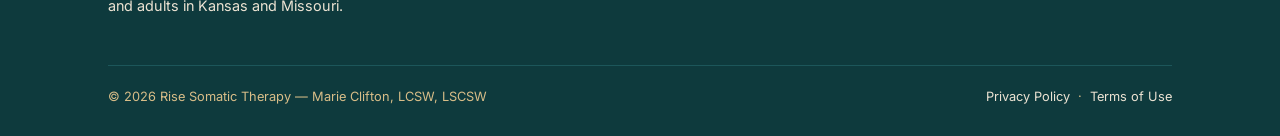
==== commit 1b8a7823: "Add files via upload" ====
--- a/index.html
+++ b/index.html
@@ -11,7 +11,8 @@
 <meta property="og:type" content="website">
 <meta property="og:url" content="https://risesomatictherapy.com/">
 <meta name="robots" content="index, follow">
-<link rel="icon" href="assets/favicon.svg" type="image/svg+xml">
+<link rel="icon" href="assets/favicon-32.png" type="image/png">
+<link rel="apple-touch-icon" href="assets/apple-touch-icon.png">
 <link rel="stylesheet" href="assets/style.css">
 <script type="application/ld+json">
 {
@@ -36,7 +37,7 @@
 
 <header class="site-header">
   <div class="nav-row">
-    <a href="index.html" class="logo">rise<small>SOMATIC THERAPY</small></a>
+    <a href="index.html" class="logo logo-header"><img src="assets/logo.png" alt="Rise Somatic Therapy"></a>
     <button class="nav-toggle" aria-label="Toggle menu" aria-expanded="false"><span></span></button>
     <ul class="nav-links">
       <li><a href="index.html" aria-current="page">Home</a></li>
@@ -56,7 +57,9 @@
 </div>
 
 <section class="hero-photo">
-  <div class="hero-photo-bg" role="img" aria-label="A sunlit therapy studio with plants, tall windows, and a rolled yoga mat on a wood floor"></div>
+  <video class="hero-photo-bg" autoplay muted loop playsinline preload="auto" poster="assets/photos/hero-main.jpg" aria-hidden="true">
+    <source src="assets/videos/hero.mp4" type="video/mp4">
+  </video>
   <div class="hero-photo-overlay"></div>
   <div class="container hero-photo-content">
     <span class="eyebrow">Rooted in the body. Rising from within.</span>
@@ -93,7 +96,7 @@
   <div class="container">
     <div class="center-head">
       <span class="eyebrow">How I Can Help</span>
-      <h2>Services &amp; approach</h2>
+      <h2>Services &amp; Approach</h2>
     </div>
     <div class="grid-3">
       <div class="card">
@@ -159,8 +162,9 @@
   <div class="container">
     <div class="footer-grid">
       <div>
-        <a href="index.html" class="logo" style="color:var(--white);">rise<small>SOMATIC THERAPY</small></a>
-        <p style="margin-top:14px; max-width:38ch;">Trauma-informed virtual therapy for adolescents and adults in Kansas and Missouri.<br>Rooted in the body. Rising from within.</p>
+        <a href="index.html" class="logo-header logo-footer"><img src="assets/logo-light.png" alt="Rise Somatic Therapy"></a>
+        <p style="margin-top:14px; font-family:var(--font-display); font-style:italic; color:var(--gold-300);">Rooted in the body. Rising from within.</p>
+        <p style="max-width:38ch;">Trauma-informed virtual therapy for adolescents and adults in Kansas and Missouri.</p>
       </div>
       <div>
         <h4>SITE</h4>
--- a/assets/style.css
+++ b/assets/style.css
@@ -92,6 +92,9 @@
   color:var(--gold-500);
   margin-top:-4px;
 }
+.logo-header{display:inline-flex; align-items:center;}
+.logo-header img{height:52px; width:auto; display:block;}
+.logo-footer img{height:66px;}
 .nav-links{
   display:flex; align-items:center; list-style:none; margin:0; padding:0;
   font-size:0.95rem;
@@ -106,12 +109,15 @@
   transition:color .2s ease;
 }
 .nav-links a::after{
-  content:""; position:absolute; left:0; right:100%; bottom:-2px; height:2px; background:var(--gold-500);
+  content:"";
+}
+.nav-links a:not(.nav-cta)::after{
+  position:absolute; left:0; right:100%; bottom:-2px; height:2px; background:var(--gold-500);
   transition:right .25s ease;
 }
-.nav-links a:hover::after{right:0;}
-.nav-links a[aria-current="page"]{color:var(--teal-900); font-weight:600;}
-.nav-links a[aria-current="page"]::after{right:0;}
+.nav-links a:not(.nav-cta):hover::after{right:0;}
+.nav-links a[aria-current="page"]:not(.nav-cta){color:var(--teal-900); font-weight:600;}
+.nav-links a[aria-current="page"]:not(.nav-cta)::after{right:0;}
 .nav-cta{
   background:var(--teal-900); color:var(--white)!important;
   height:55px; padding:0 24px; border-radius:999px; text-decoration:none;
@@ -123,6 +129,7 @@
 .nav-toggle{display:none;}
 
 @media (max-width:820px){
+  .logo-header img{height:42px;}
   .nav-links{
     position:fixed; top:64px; left:0; right:0; bottom:0; background:var(--cream-50);
     flex-direction:column; align-items:flex-start; padding:32px 28px; font-size:1.1rem;
@@ -176,6 +183,30 @@
 .arch-frame svg{width:100%; height:100%;}
 .arch-frame img{width:100%; height:100%; object-fit:cover;}
 
+.photo-frame{
+  border-radius:20px;
+  overflow:hidden;
+  box-shadow:0 24px 48px -24px rgba(14,58,61,0.35);
+  height:480px;
+}
+.photo-frame img{
+  width:100%;
+  height:100%;
+  display:block;
+  object-fit:cover;
+  object-position:center 18%;
+  border-radius:20px;
+}
+.story-grid{
+  display:grid;
+  grid-template-columns:1.35fr 0.85fr;
+  gap:56px;
+  align-items:start;
+}
+.story-grid .photo-frame{
+  height:420px;
+}
+
 /* ---------- photo hero (homepage) ---------- */
 .hero-photo{
   position:relative;
@@ -188,15 +219,17 @@
 }
 .hero-photo-bg{
   position:absolute; top:0; left:0; right:0; bottom:0;
-  background-image:url('photos/hero-main.jpg');
-  background-size:cover;
-  background-position:center 55%;
+  width:100%; height:100%;
+  object-fit:cover;
+  object-position:center 40%;
+  background:var(--teal-900);
 }
 .hero-photo-overlay{
   position:absolute; top:0; left:0; right:0; bottom:0;
   background:linear-gradient(100deg, rgba(9,26,28,.90) 0%, rgba(11,40,42,.82) 30%, rgba(14,58,61,.42) 56%, rgba(14,58,61,.12) 82%);
 }
-.hero-photo-content{position:relative; z-index:2; max-width:600px; padding-top:96px; padding-bottom:88px; text-align:left; margin-right:auto;}
+.hero-photo-content{position:relative; z-index:2; max-width:760px; padding-top:96px; padding-bottom:88px; text-align:left; margin-right:auto;}
+.hero-photo-content p{max-width:none;}
 .hero-photo .eyebrow{color:var(--gold-300);}
 .hero-photo h1{color:var(--white); font-weight:400;}
 .hero-photo p.lead{color:var(--cream-100); font-size:1.18rem;}
@@ -256,11 +289,13 @@
 .focus-grid{display:grid; grid-template-columns:1fr 1fr; gap:48px;}
 .focus-list{list-style:none; margin:0; padding:0; display:grid; gap:12px;}
 .focus-list li{
-  display:flex; gap:12px; align-items:flex-start;
-  padding:4px 0;
+  position:relative;
+  padding:4px 0 4px 20px;
 }
 .focus-list li::before{
-  content:""; width:8px; height:8px; margin-top:8px; flex:none;
+  content:"";
+  position:absolute; left:0; top:12px;
+  width:8px; height:8px;
   background:var(--gold-500); border-radius:50%;
 }
 
@@ -365,14 +400,10 @@
 .policy-body ul{padding-left:1.2em;}
 .updated-note{color:var(--ink-600); font-size:0.9rem;}
 
-/* ---------- testimonials page ---------- */
-.testimonial-notice{
-  background:var(--cream-100); border-radius:16px; padding:20px 24px;
-  font-size:0.9rem; color:var(--ink-600); margin-bottom:40px; max-width:none;
-}
-
 @media (max-width:900px){
-  .hero-grid, .two-col, .focus-grid, .contact-grid{grid-template-columns:1fr;}
+  .hero-grid, .two-col, .focus-grid, .contact-grid, .story-grid{grid-template-columns:1fr;}
+  .photo-frame{height:340px;}
+  .story-grid .photo-frame{height:320px; order:-1;}
   .grid-3{grid-template-columns:1fr 1fr;}
   .footer-grid{grid-template-columns:1fr 1fr;}
   .cta-banner{margin:0 16px; padding:40px 24px;}
@@ -396,6 +427,7 @@
 .hero-photo-content > *:nth-child(2){animation-delay:.18s;}
 .hero-photo-content > *:nth-child(3){animation-delay:.30s;}
 .hero-photo-content > *:nth-child(4){animation-delay:.42s;}
+.hero-photo-content > *:nth-child(5){animation-delay:.54s;}
 .logo{transition:opacity .2s ease;}
 
 /* ---------- animation: scroll reveal ---------- */
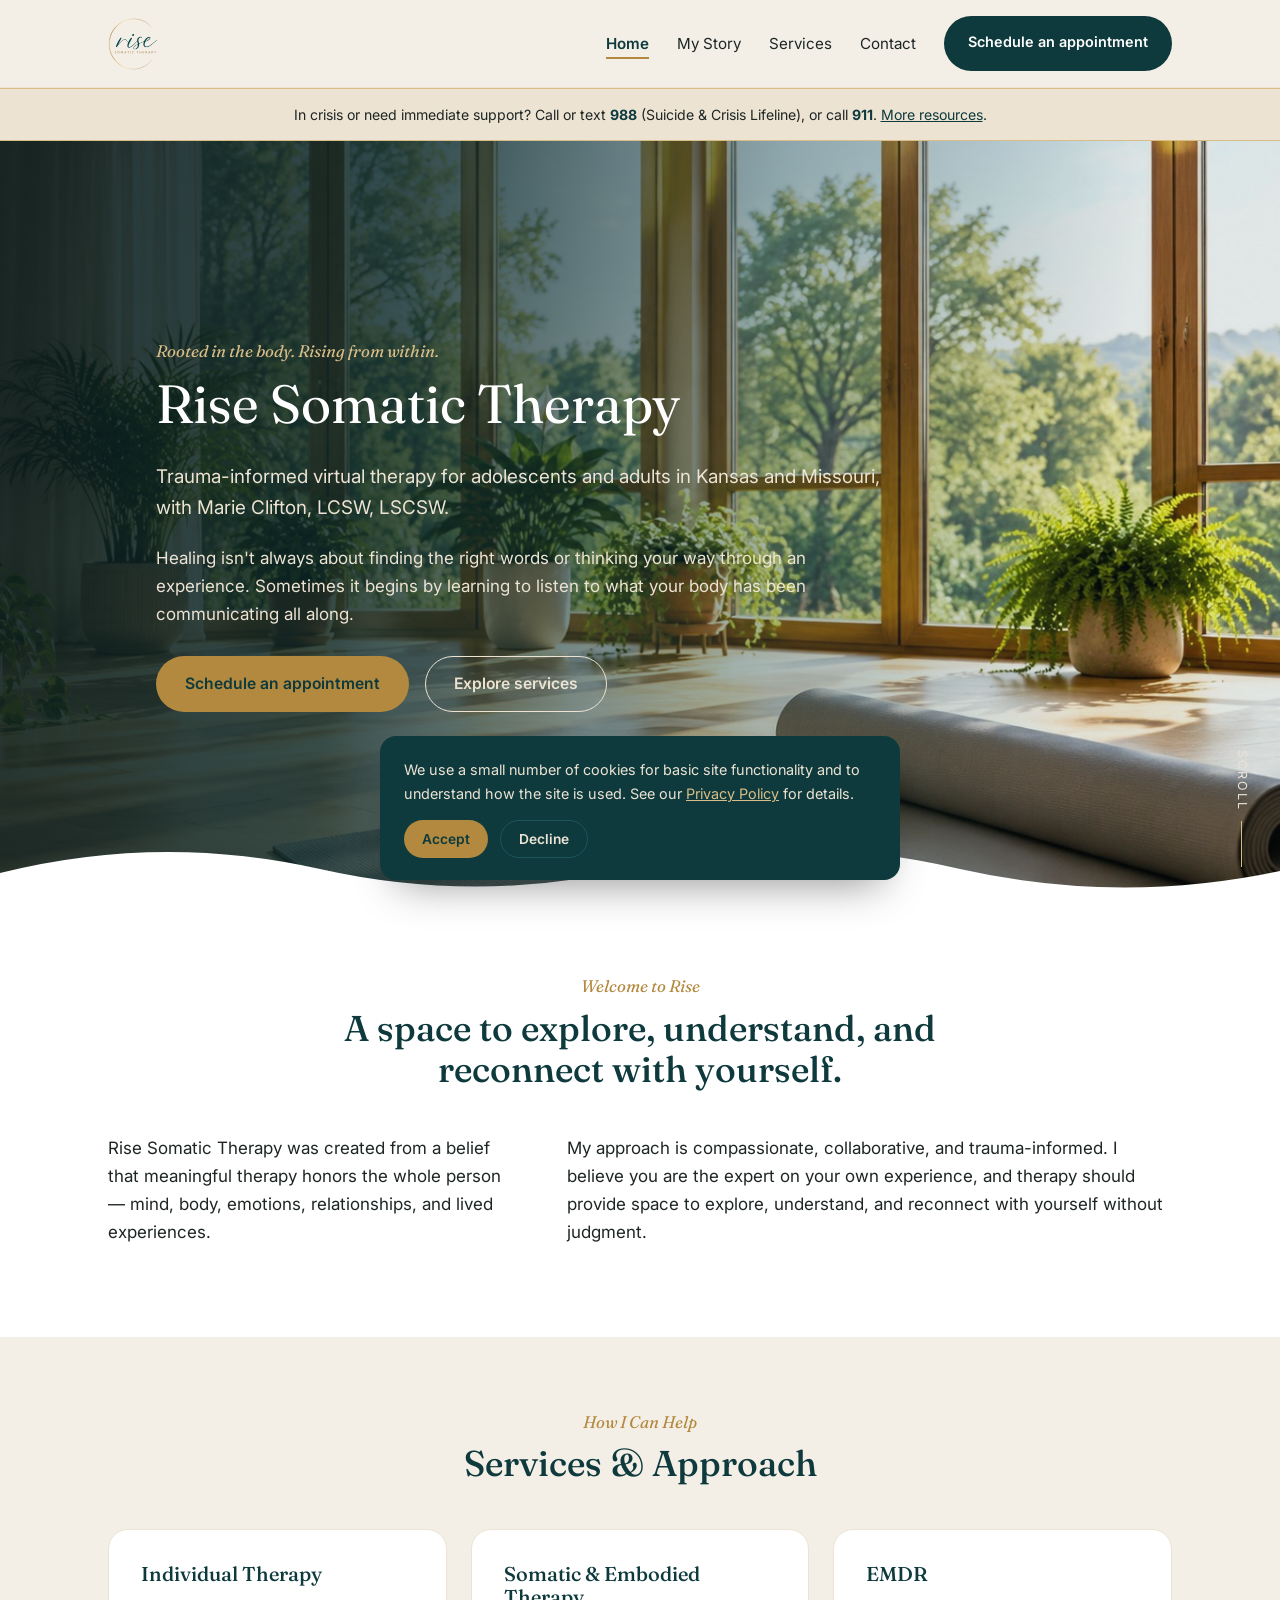
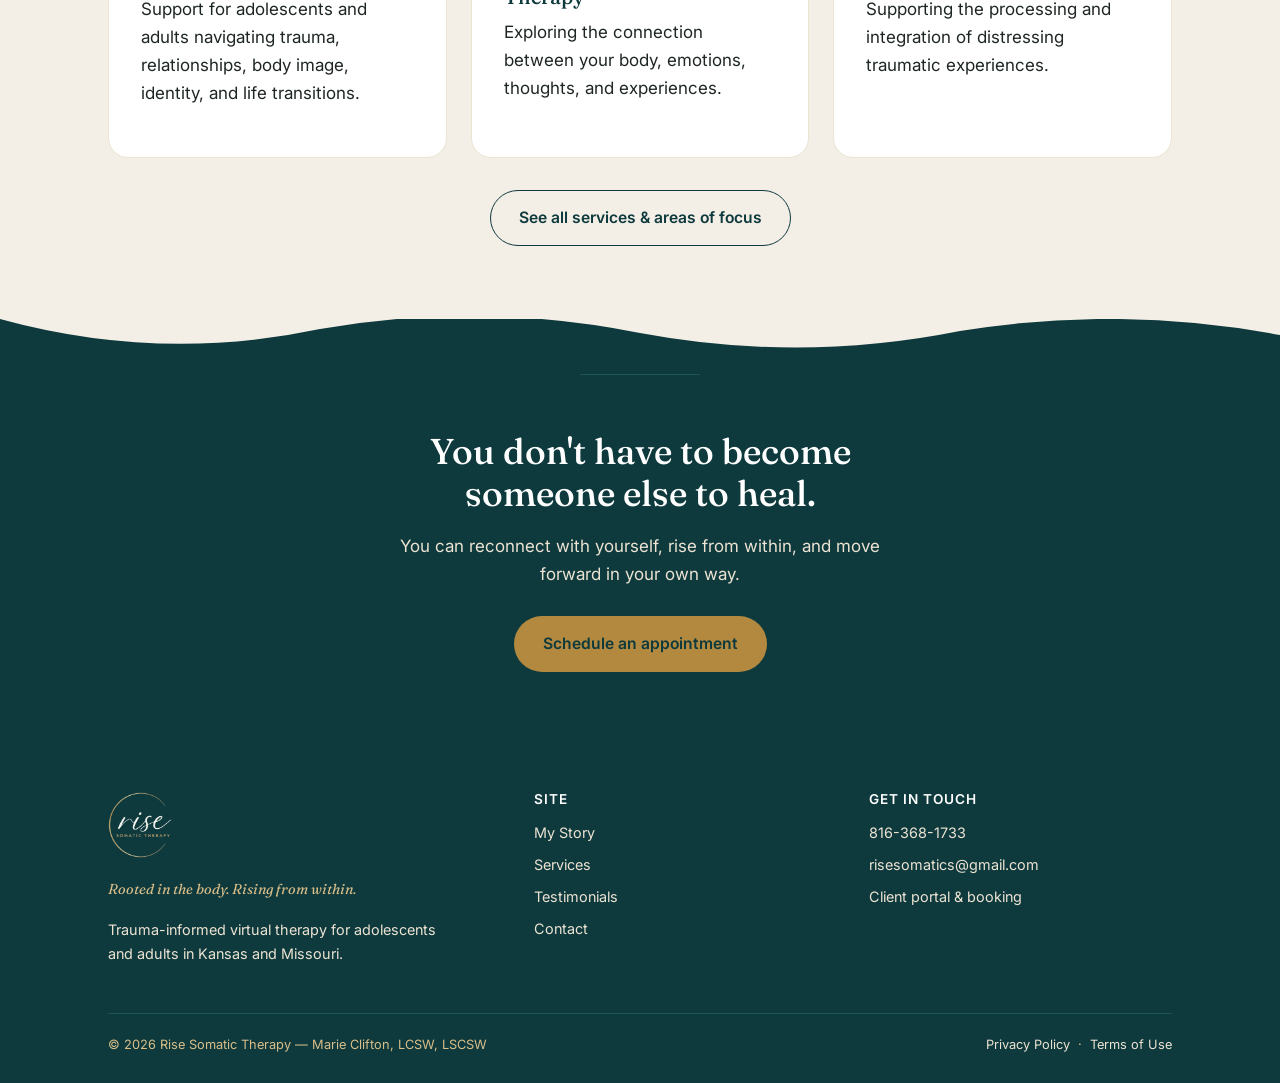
==== commit 6974cf77: "Update index.html" ====
--- a/index.html
+++ b/index.html
@@ -43,7 +43,7 @@
       <li><a href="index.html" aria-current="page">Home</a></li>
       <li><a href="about.html">My Story</a></li>
       <li><a href="services.html">Services</a></li>
-      <li><a href="testimonials.html">Testimonials</a></li>
+      <!-- <li><a href="testimonials.html">Testimonials</a></li> -->
       <li><a href="contact.html">Contact</a></li>
       <li><a class="nav-cta" href="https://marie-clifton.clientsecure.me" target="_blank" rel="noopener">Schedule an appointment</a></li>
     </ul>
@@ -121,7 +121,7 @@
     <path d="M0,0 Q150,44 300,10 Q450,-18 600,14 Q750,44 900,12 Q1050,-14 1200,16 L1200,48 L0,48 Z" fill="#0e3a3d"/>
   </svg>
 </div>
-<section class="section-teal" style="padding-top:40px;">
+<!-- <section class="section-teal" style="padding-top:40px;">
   <div class="container">
     <div class="center-head">
       <span class="eyebrow">What clients say</span>
@@ -143,7 +143,7 @@
     </div>
     <p style="text-align:center; margin:32px auto 0;"><a class="btn btn-ghost" style="border-color:var(--white); color:var(--white);" href="testimonials.html">Read more testimonials</a></p>
   </div>
-</section>
+</section> -->
 
 <section class="section-teal" style="padding-top:8px;">
   <div class="container">
--- a/assets/style.css
+++ b/assets/style.css
@@ -228,7 +228,7 @@
   position:absolute; top:0; left:0; right:0; bottom:0;
   background:linear-gradient(100deg, rgba(9,26,28,.90) 0%, rgba(11,40,42,.82) 30%, rgba(14,58,61,.42) 56%, rgba(14,58,61,.12) 82%);
 }
-.hero-photo-content{position:relative; z-index:2; max-width:760px; padding-top:96px; padding-bottom:88px; text-align:left; margin-right:auto;}
+.hero-photo-content{position:relative; z-index:2; max-width:790px; padding-top:96px; padding-bottom:88px; text-align:left; margin-right:auto; margin-left:10%;}
 .hero-photo-content p{max-width:none;}
 .hero-photo .eyebrow{color:var(--gold-300);}
 .hero-photo h1{color:var(--white); font-weight:400;}
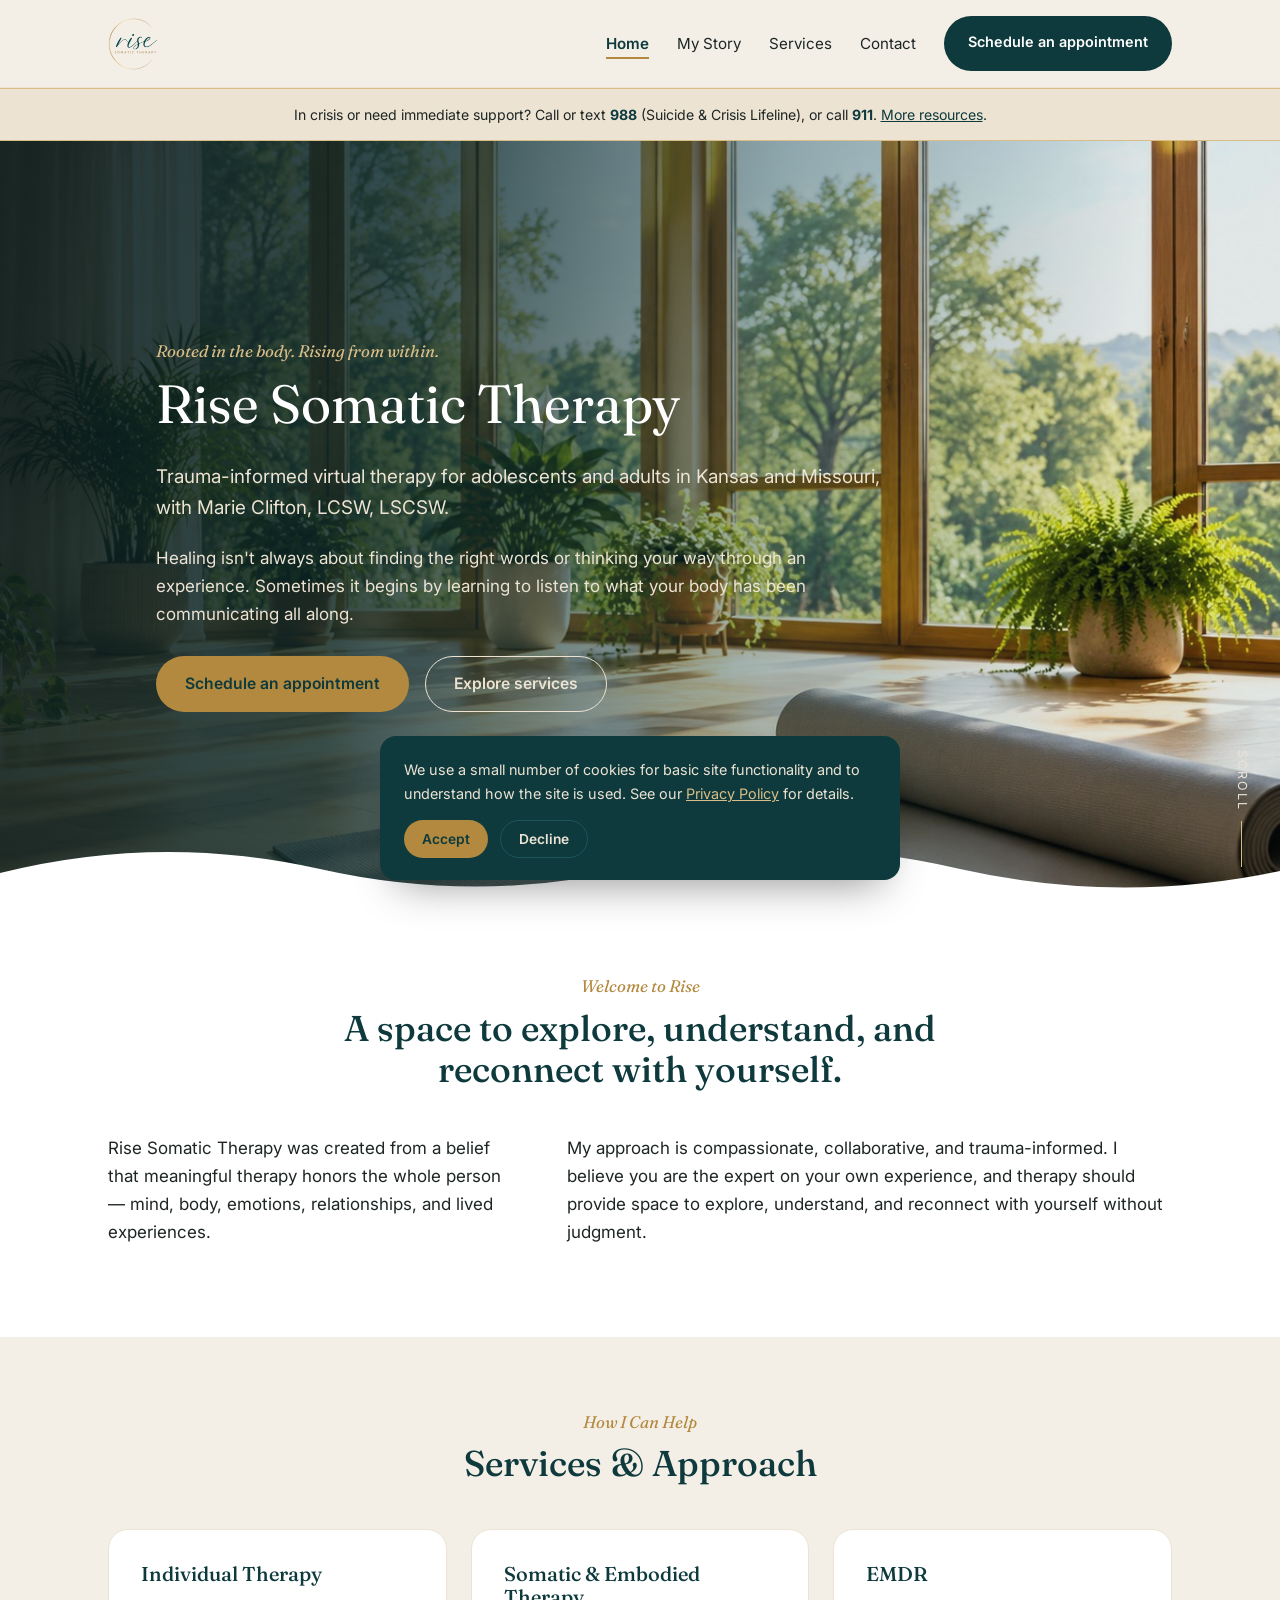
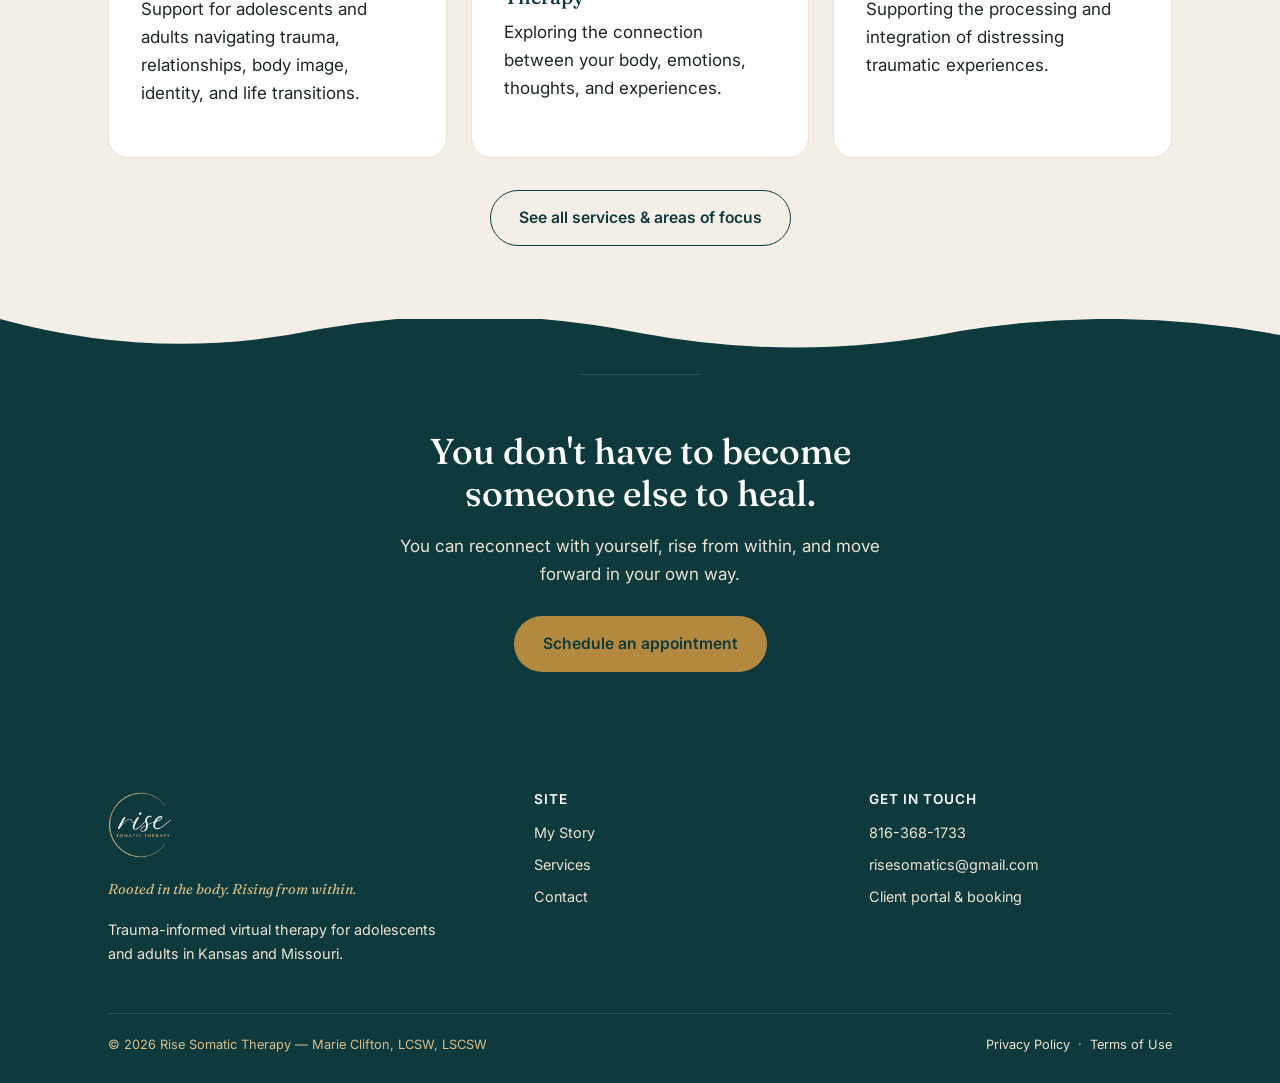
==== commit 47c03bf9: "Update index.html" ====
--- a/index.html
+++ b/index.html
@@ -171,7 +171,7 @@
         <ul>
           <li><a href="about.html">My Story</a></li>
           <li><a href="services.html">Services</a></li>
-          <li><a href="testimonials.html">Testimonials</a></li>
+          <!-- <li><a href="testimonials.html">Testimonials</a></li> -->
           <li><a href="contact.html">Contact</a></li>
         </ul>
       </div>
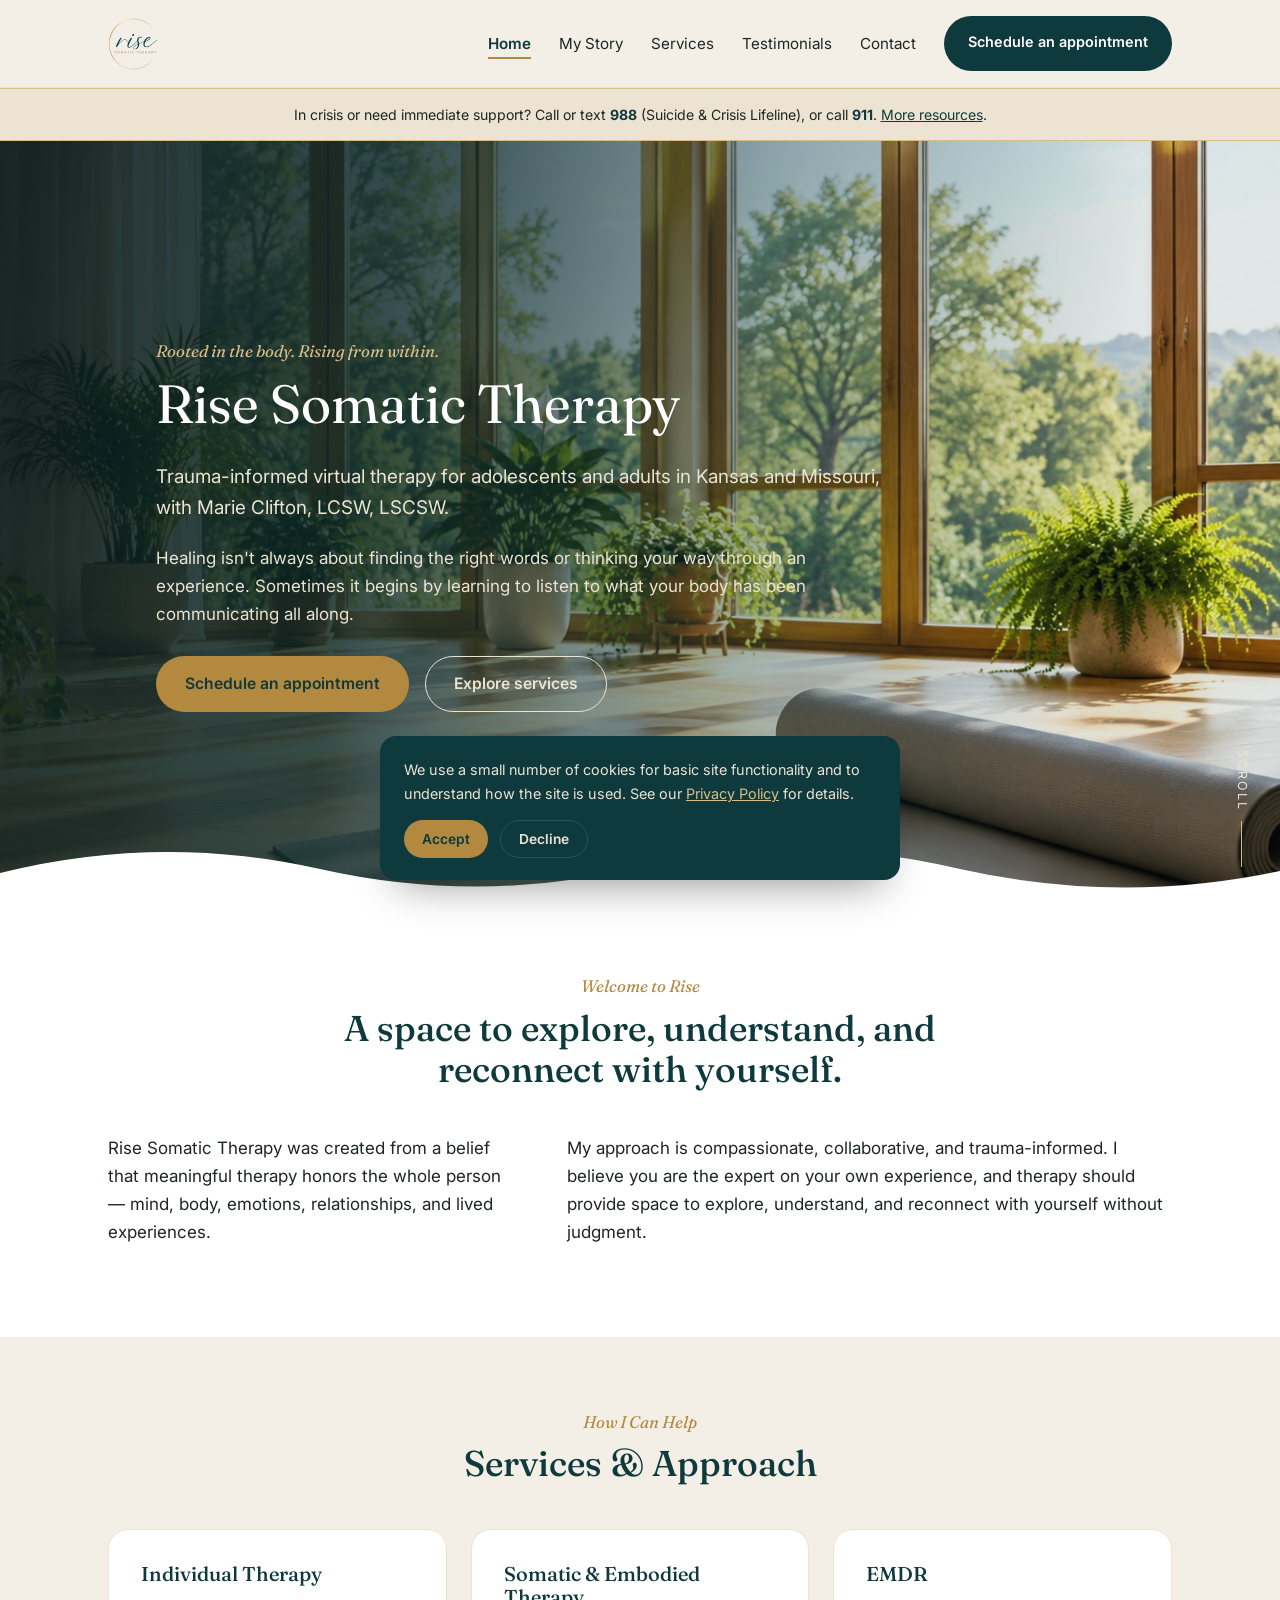
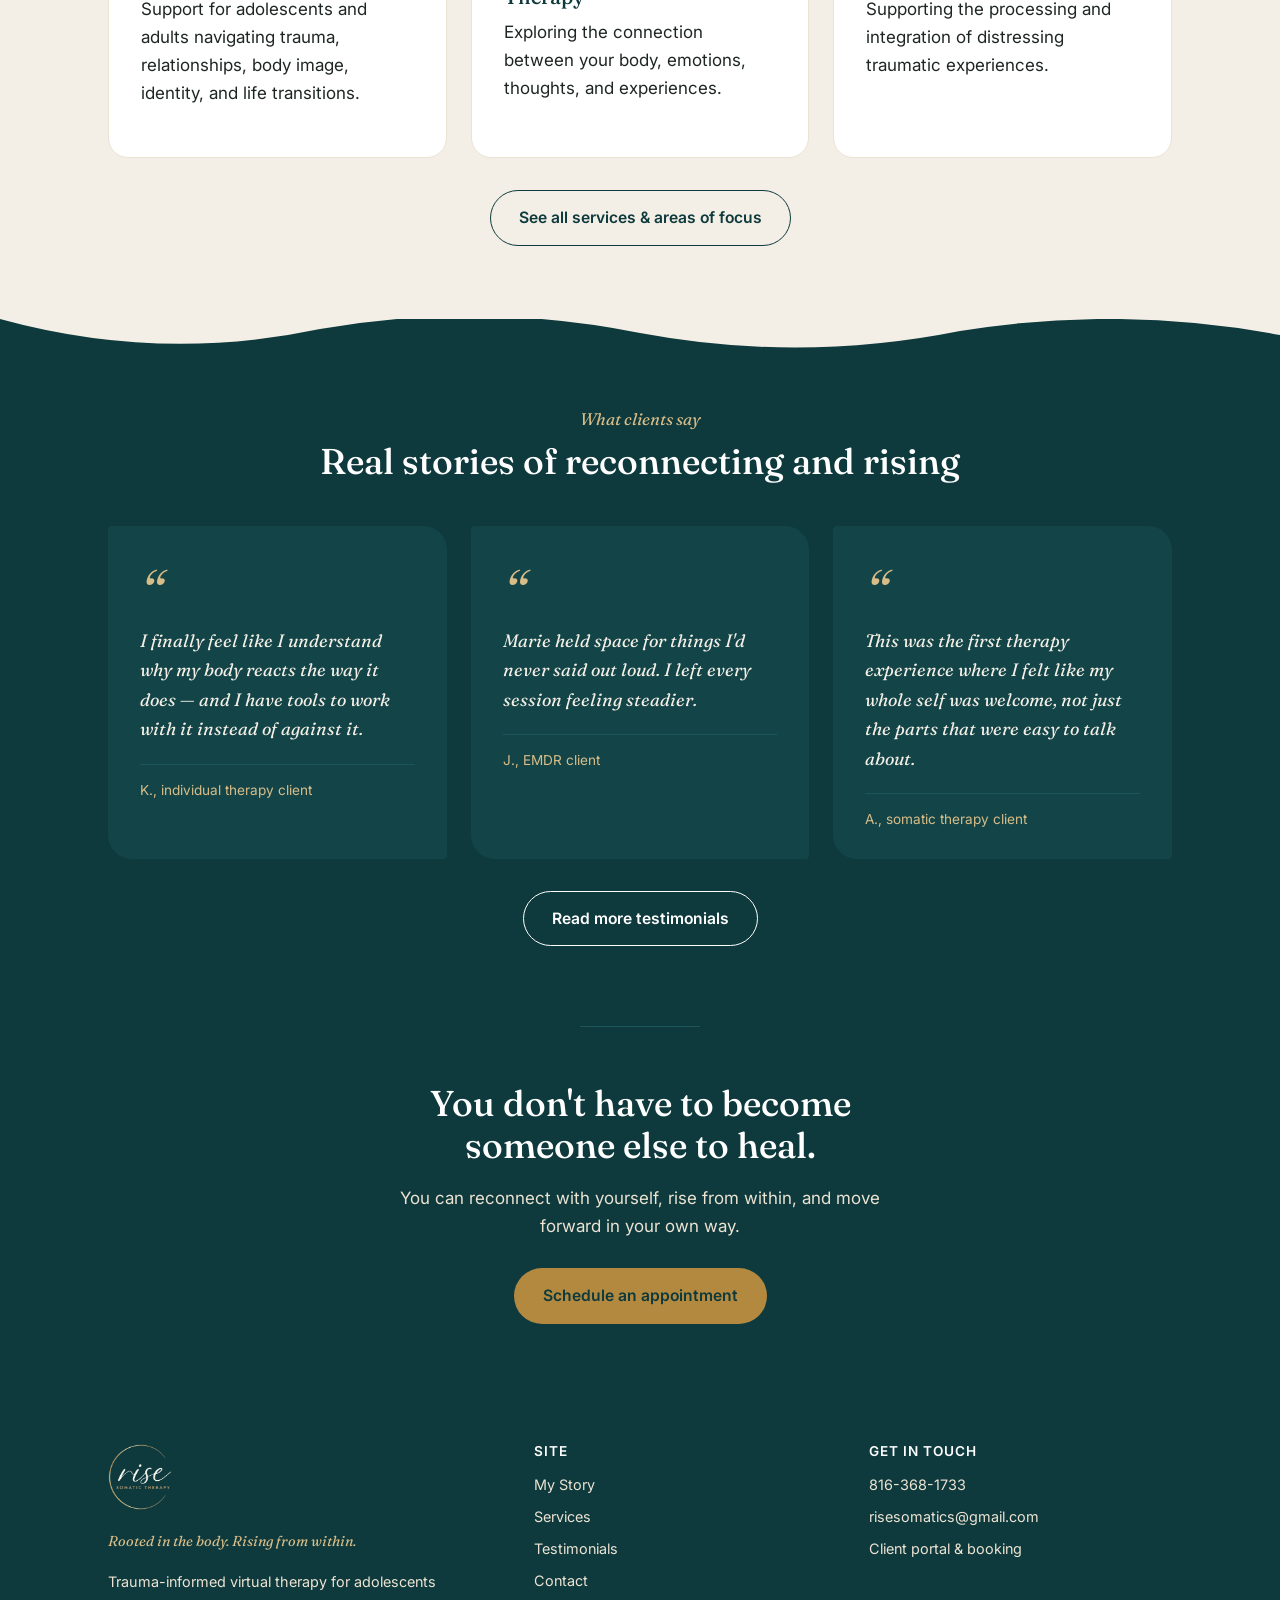
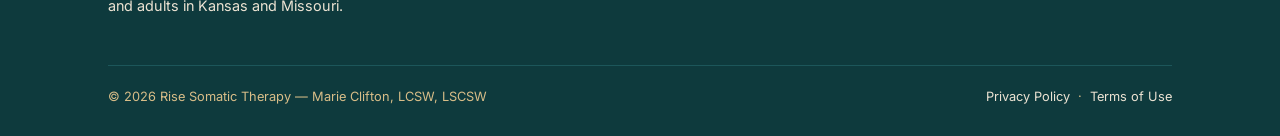
==== commit 69a6cc8e: "Add files via upload" ====
--- a/index.html
+++ b/index.html
@@ -37,14 +37,14 @@
 
 <header class="site-header">
   <div class="nav-row">
-    <a href="index.html" class="logo logo-header"><img src="assets/logo.png" alt="Rise Somatic Therapy"></a>
+    <a href="/" class="logo logo-header"><img src="assets/logo.png" alt="Rise Somatic Therapy"></a>
     <button class="nav-toggle" aria-label="Toggle menu" aria-expanded="false"><span></span></button>
     <ul class="nav-links">
-      <li><a href="index.html" aria-current="page">Home</a></li>
-      <li><a href="about.html">My Story</a></li>
-      <li><a href="services.html">Services</a></li>
-      <!-- <li><a href="testimonials.html">Testimonials</a></li> -->
-      <li><a href="contact.html">Contact</a></li>
+      <li><a href="/" aria-current="page">Home</a></li>
+      <li><a href="about">My Story</a></li>
+      <li><a href="services">Services</a></li>
+      <li><a href="testimonials">Testimonials</a></li>
+      <li><a href="contact">Contact</a></li>
       <li><a class="nav-cta" href="https://marie-clifton.clientsecure.me" target="_blank" rel="noopener">Schedule an appointment</a></li>
     </ul>
   </div>
@@ -52,7 +52,7 @@
 
 <div class="crisis-strip">
   <div class="container">
-    In crisis or need immediate support? Call or text <strong>988</strong> (Suicide &amp; Crisis Lifeline), or call <strong>911</strong>. <a href="contact.html#crisis">More resources</a>.
+    In crisis or need immediate support? Call or text <strong>988</strong> (Suicide &amp; Crisis Lifeline), or call <strong>911</strong>. <a href="contact#crisis">More resources</a>.
   </div>
 </div>
 
@@ -68,7 +68,7 @@
     <p>Healing isn't always about finding the right words or thinking your way through an experience. Sometimes it begins by learning to listen to what your body has been communicating all along.</p>
     <div class="btn-row">
       <a class="btn btn-primary" style="background:var(--gold-500); color:var(--teal-900);" href="https://marie-clifton.clientsecure.me" target="_blank" rel="noopener">Schedule an appointment</a>
-      <a class="btn btn-ghost" style="border-color:var(--cream-100); color:var(--cream-100);" href="services.html">Explore services</a>
+      <a class="btn btn-ghost" style="border-color:var(--cream-100); color:var(--cream-100);" href="services">Explore services</a>
     </div>
   </div>
   <div class="hero-scroll-cue" aria-hidden="true">SCROLL</div>
@@ -112,7 +112,7 @@
         <p>Supporting the processing and integration of distressing traumatic experiences.</p>
       </div>
     </div>
-    <p style="text-align:center; margin:32px auto 0;"><a class="btn btn-ghost" href="services.html">See all services &amp; areas of focus</a></p>
+    <p style="text-align:center; margin:32px auto 0;"><a class="btn btn-ghost" href="services">See all services &amp; areas of focus</a></p>
   </div>
 </section>
 
@@ -121,7 +121,7 @@
     <path d="M0,0 Q150,44 300,10 Q450,-18 600,14 Q750,44 900,12 Q1050,-14 1200,16 L1200,48 L0,48 Z" fill="#0e3a3d"/>
   </svg>
 </div>
-<!-- <section class="section-teal" style="padding-top:40px;">
+<section class="section-teal" style="padding-top:40px;">
   <div class="container">
     <div class="center-head">
       <span class="eyebrow">What clients say</span>
@@ -141,9 +141,9 @@
         <cite>A., somatic therapy client</cite>
       </div>
     </div>
-    <p style="text-align:center; margin:32px auto 0;"><a class="btn btn-ghost" style="border-color:var(--white); color:var(--white);" href="testimonials.html">Read more testimonials</a></p>
+    <p style="text-align:center; margin:32px auto 0;"><a class="btn btn-ghost" style="border-color:var(--white); color:var(--white);" href="testimonials">Read more testimonials</a></p>
   </div>
-</section> -->
+</section>
 
 <section class="section-teal" style="padding-top:8px;">
   <div class="container">
@@ -162,17 +162,17 @@
   <div class="container">
     <div class="footer-grid">
       <div>
-        <a href="index.html" class="logo-header logo-footer"><img src="assets/logo-light.png" alt="Rise Somatic Therapy"></a>
+        <a href="/" class="logo-header logo-footer"><img src="assets/logo-light.png" alt="Rise Somatic Therapy"></a>
         <p style="margin-top:14px; font-family:var(--font-display); font-style:italic; color:var(--gold-300);">Rooted in the body. Rising from within.</p>
         <p style="max-width:38ch;">Trauma-informed virtual therapy for adolescents and adults in Kansas and Missouri.</p>
       </div>
       <div>
         <h4>SITE</h4>
         <ul>
-          <li><a href="about.html">My Story</a></li>
-          <li><a href="services.html">Services</a></li>
-          <!-- <li><a href="testimonials.html">Testimonials</a></li> -->
-          <li><a href="contact.html">Contact</a></li>
+          <li><a href="about">My Story</a></li>
+          <li><a href="services">Services</a></li>
+          <li><a href="testimonials">Testimonials</a></li>
+          <li><a href="contact">Contact</a></li>
         </ul>
       </div>
       <div>
@@ -186,7 +186,7 @@
     </div>
     <div class="footer-bottom">
       <span>&copy; <span id="year"></span> Rise Somatic Therapy &mdash; Marie Clifton, LCSW, LSCSW</span>
-      <span><a href="privacy-policy.html">Privacy Policy</a> &nbsp;&middot;&nbsp; <a href="terms.html">Terms of Use</a></span>
+      <span><a href="privacy-policy">Privacy Policy</a> &nbsp;&middot;&nbsp; <a href="terms">Terms of Use</a></span>
     </div>
   </div>
 </footer>
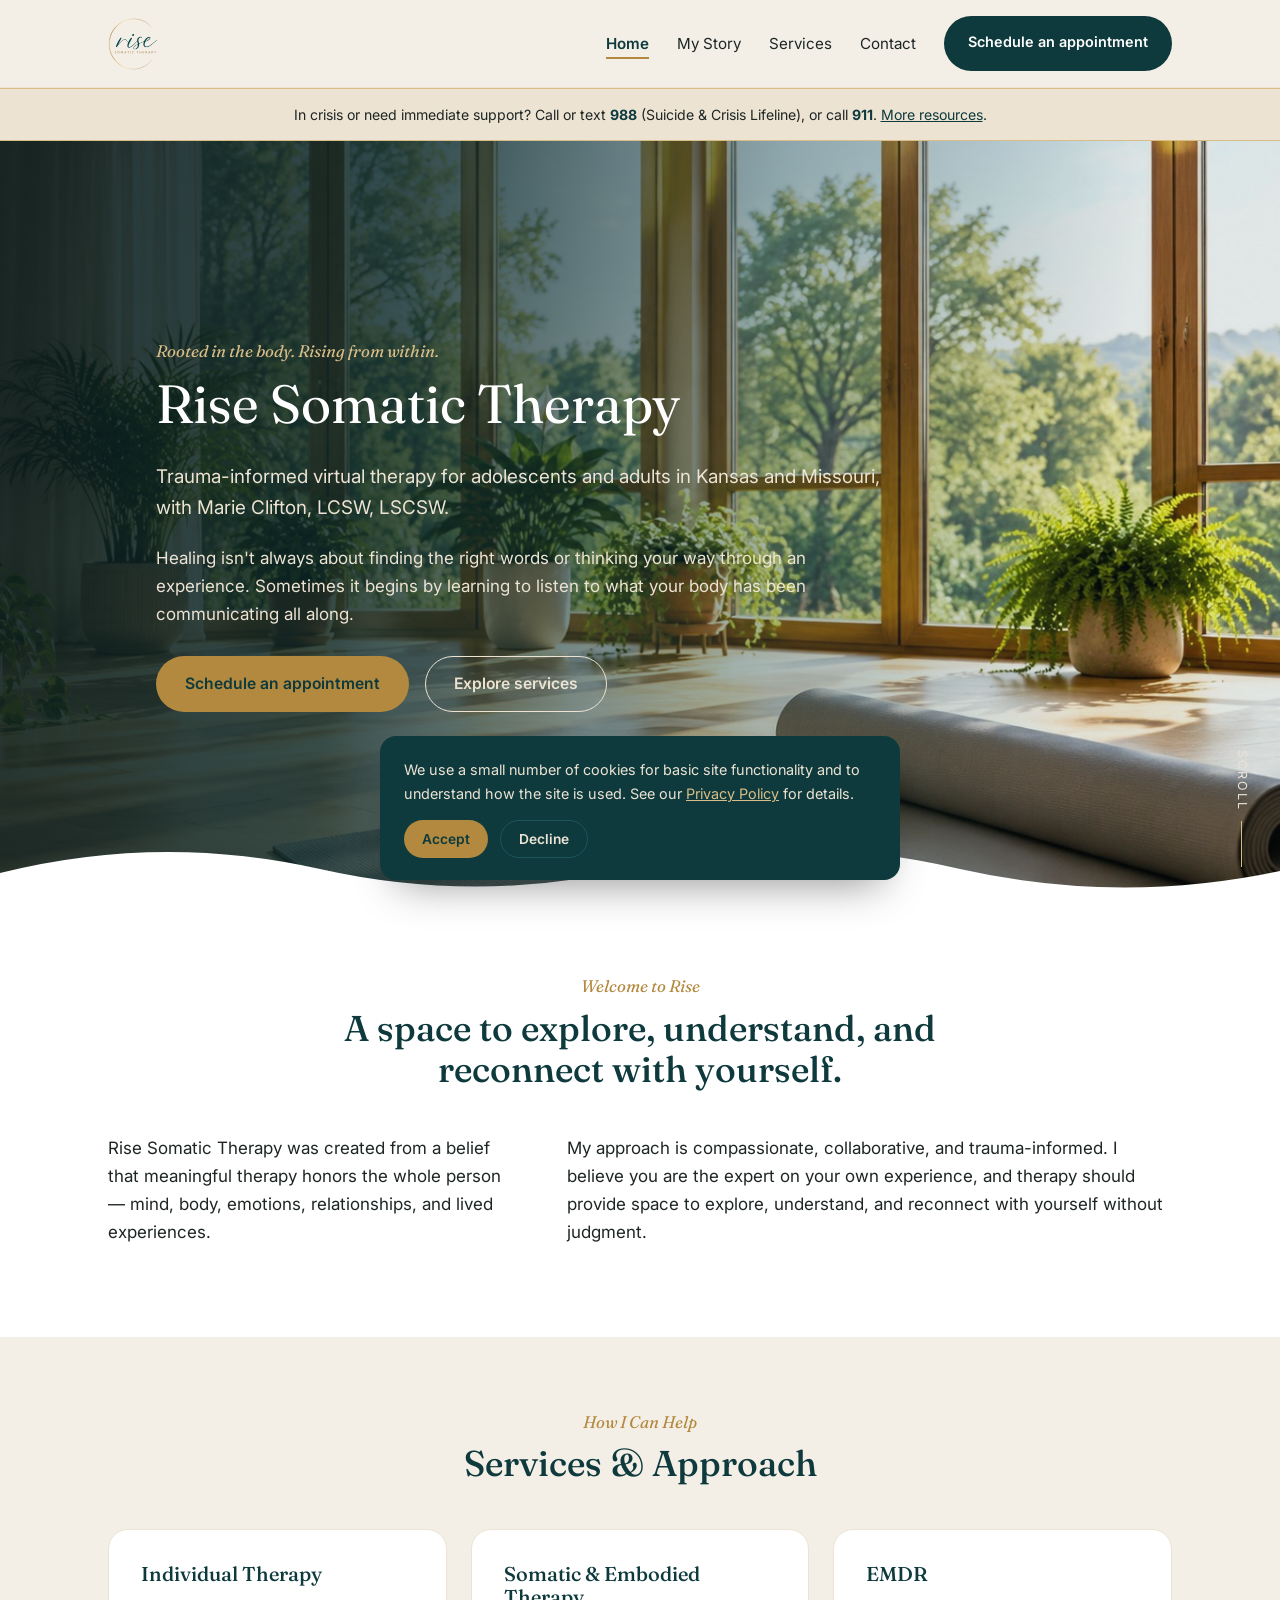
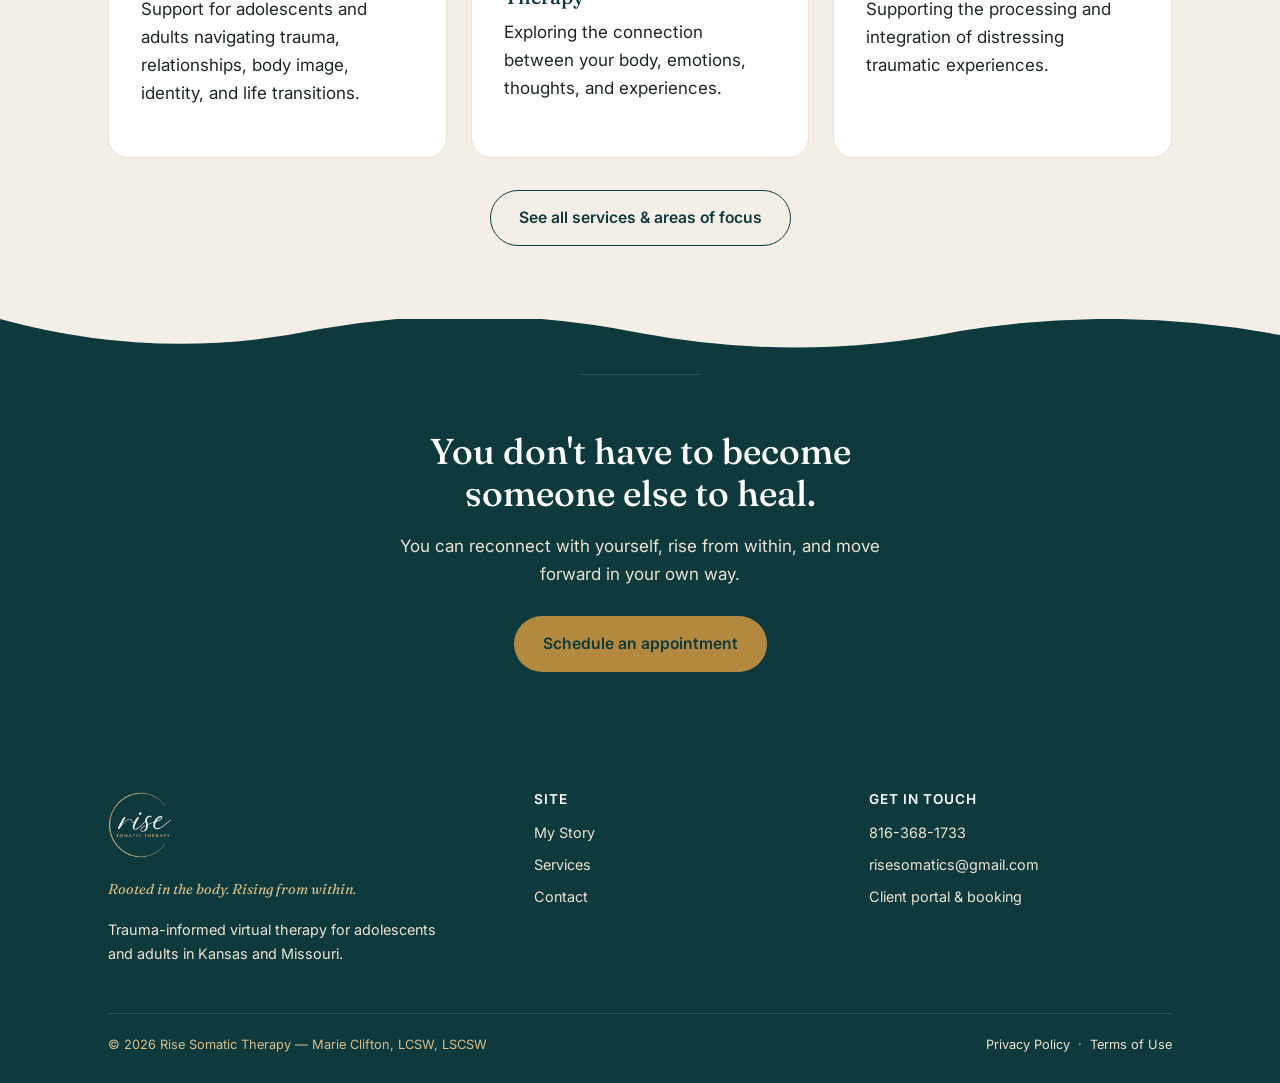
==== commit b6777c85: "Update index.html" ====
--- a/index.html
+++ b/index.html
@@ -43,7 +43,7 @@
       <li><a href="/" aria-current="page">Home</a></li>
       <li><a href="about">My Story</a></li>
       <li><a href="services">Services</a></li>
-      <li><a href="testimonials">Testimonials</a></li>
+      <!-- <li><a href="testimonials">Testimonials</a></li> -->
       <li><a href="contact">Contact</a></li>
       <li><a class="nav-cta" href="https://marie-clifton.clientsecure.me" target="_blank" rel="noopener">Schedule an appointment</a></li>
     </ul>
@@ -121,7 +121,7 @@
     <path d="M0,0 Q150,44 300,10 Q450,-18 600,14 Q750,44 900,12 Q1050,-14 1200,16 L1200,48 L0,48 Z" fill="#0e3a3d"/>
   </svg>
 </div>
-<section class="section-teal" style="padding-top:40px;">
+<!-- <section class="section-teal" style="padding-top:40px;">
   <div class="container">
     <div class="center-head">
       <span class="eyebrow">What clients say</span>
@@ -143,7 +143,7 @@
     </div>
     <p style="text-align:center; margin:32px auto 0;"><a class="btn btn-ghost" style="border-color:var(--white); color:var(--white);" href="testimonials">Read more testimonials</a></p>
   </div>
-</section>
+</section> -->
 
 <section class="section-teal" style="padding-top:8px;">
   <div class="container">
@@ -171,7 +171,7 @@
         <ul>
           <li><a href="about">My Story</a></li>
           <li><a href="services">Services</a></li>
-          <li><a href="testimonials">Testimonials</a></li>
+          <!-- <li><a href="testimonials">Testimonials</a></li> -->
           <li><a href="contact">Contact</a></li>
         </ul>
       </div>
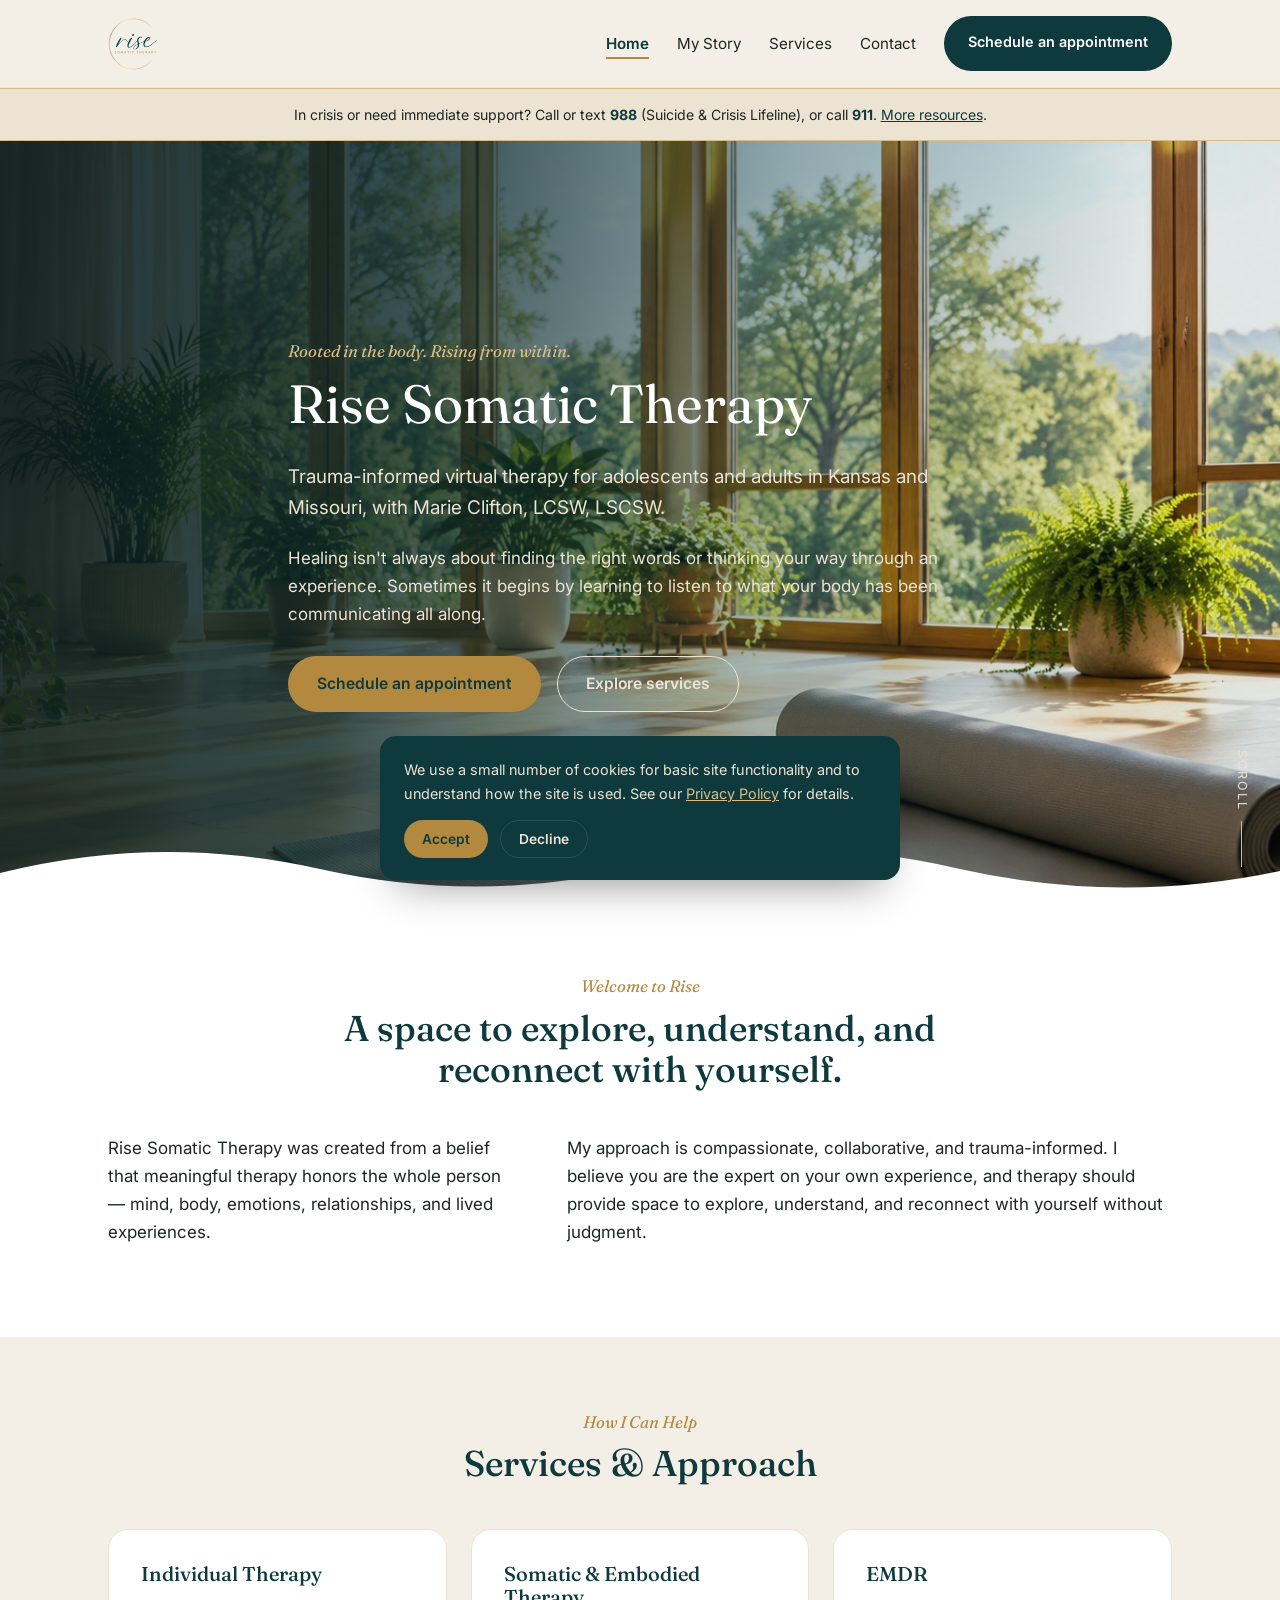
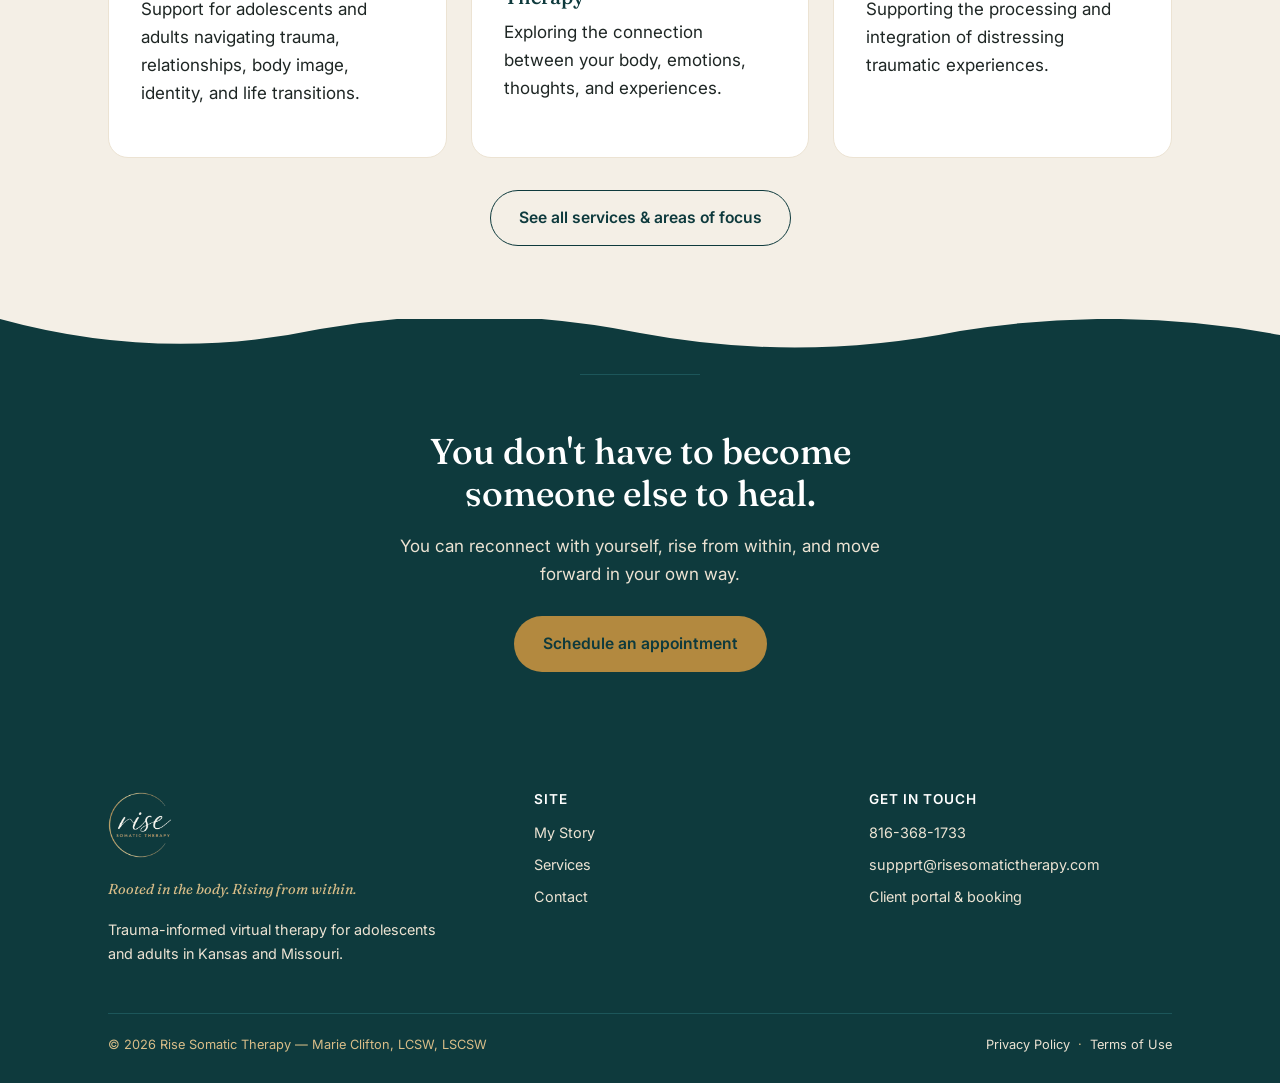
==== commit 7331a203: "Update index.html" ====
--- a/index.html
+++ b/index.html
@@ -179,7 +179,7 @@
         <h4>GET IN TOUCH</h4>
         <ul>
           <li><a href="tel:+18163681733">816-368-1733</a></li>
-          <li><a href="mailto:risesomatics@gmail.com">risesomatics@gmail.com</a></li>
+          <li><a href="mailto:risesomatics@gmail.com">suppprt@risesomatictherapy.com</a></li>
           <li><a href="https://marie-clifton.clientsecure.me" target="_blank" rel="noopener">Client portal &amp; booking</a></li>
         </ul>
       </div>
--- a/assets/style.css
+++ b/assets/style.css
@@ -184,7 +184,7 @@
 .arch-frame img{width:100%; height:100%; object-fit:cover;}
 
 .photo-frame{
-  border-radius:20px;
+  border-radius:var(--radius-arch);
   overflow:hidden;
   box-shadow:0 24px 48px -24px rgba(14,58,61,0.35);
   height:480px;
@@ -195,16 +195,17 @@
   display:block;
   object-fit:cover;
   object-position:center 18%;
-  border-radius:20px;
+  border-radius:var(--radius-arch);
 }
 .story-grid{
   display:grid;
   grid-template-columns:1.35fr 0.85fr;
   gap:56px;
-  align-items:start;
+  align-items:stretch;
 }
 .story-grid .photo-frame{
-  height:420px;
+  height:100%;
+  min-height:480px;
 }
 
 /* ---------- photo hero (homepage) ---------- */
@@ -228,7 +229,7 @@
   position:absolute; top:0; left:0; right:0; bottom:0;
   background:linear-gradient(100deg, rgba(9,26,28,.90) 0%, rgba(11,40,42,.82) 30%, rgba(14,58,61,.42) 56%, rgba(14,58,61,.12) 82%);
 }
-.hero-photo-content{position:relative; z-index:2; max-width:790px; padding-top:96px; padding-bottom:88px; text-align:left; margin-right:auto; margin-left:10%;}
+.hero-photo-content{position:relative; z-index:2; max-width:760px; padding-top:96px; padding-bottom:88px; text-align:left; margin-right:auto;}
 .hero-photo-content p{max-width:none;}
 .hero-photo .eyebrow{color:var(--gold-300);}
 .hero-photo h1{color:var(--white); font-weight:400;}
@@ -276,10 +277,19 @@
 .grid-3{display:grid; grid-template-columns:repeat(3,1fr); gap:24px;}
 .grid-2{display:grid; grid-template-columns:repeat(2,1fr); gap:24px;}
 
-.approach-list{list-style:none; margin:0; padding:0; display:grid; gap:22px;}
+.approach-list{list-style:none; margin:0; padding:0; display:grid; gap:28px;}
 .approach-list li{
+  display:flex;
+  align-items:center;
+  gap:26px;
   border-bottom:1px solid var(--cream-100);
-  padding-bottom:22px;
+  padding-bottom:28px;
+}
+.approach-img{
+  width:120px; height:120px; flex:none;
+  border-radius:20px;
+  object-fit:cover;
+  box-shadow:0 14px 28px -16px rgba(14,58,61,0.3);
 }
 .approach-list h3{margin-bottom:6px;}
 .approach-list .tag{
@@ -412,6 +422,8 @@
   .grid-3, .grid-2{grid-template-columns:1fr;}
   .footer-grid{grid-template-columns:1fr;}
   section{padding:52px 0;}
+  .approach-list li{flex-direction:column; align-items:flex-start; gap:16px;}
+  .approach-img{width:100%; height:180px;}
 }
 
 /* ---------- animation: hero load-in ---------- */
